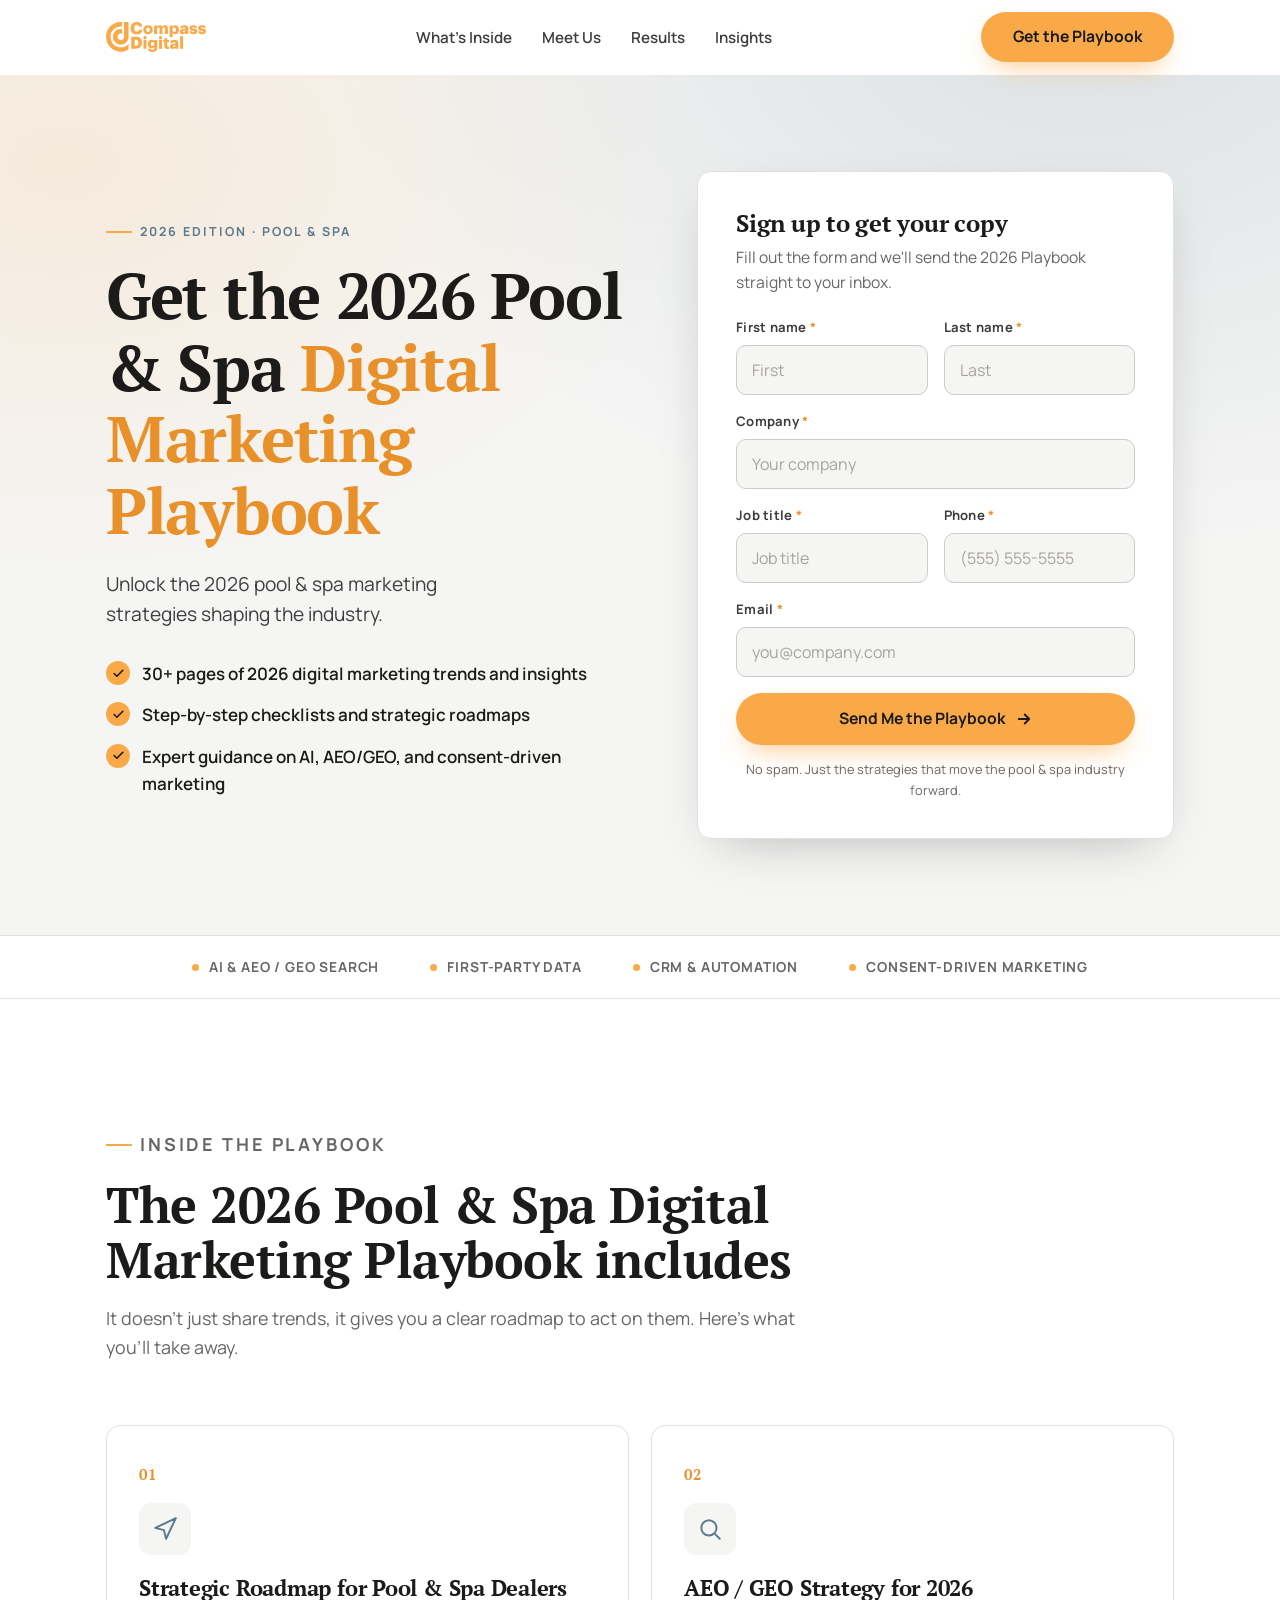
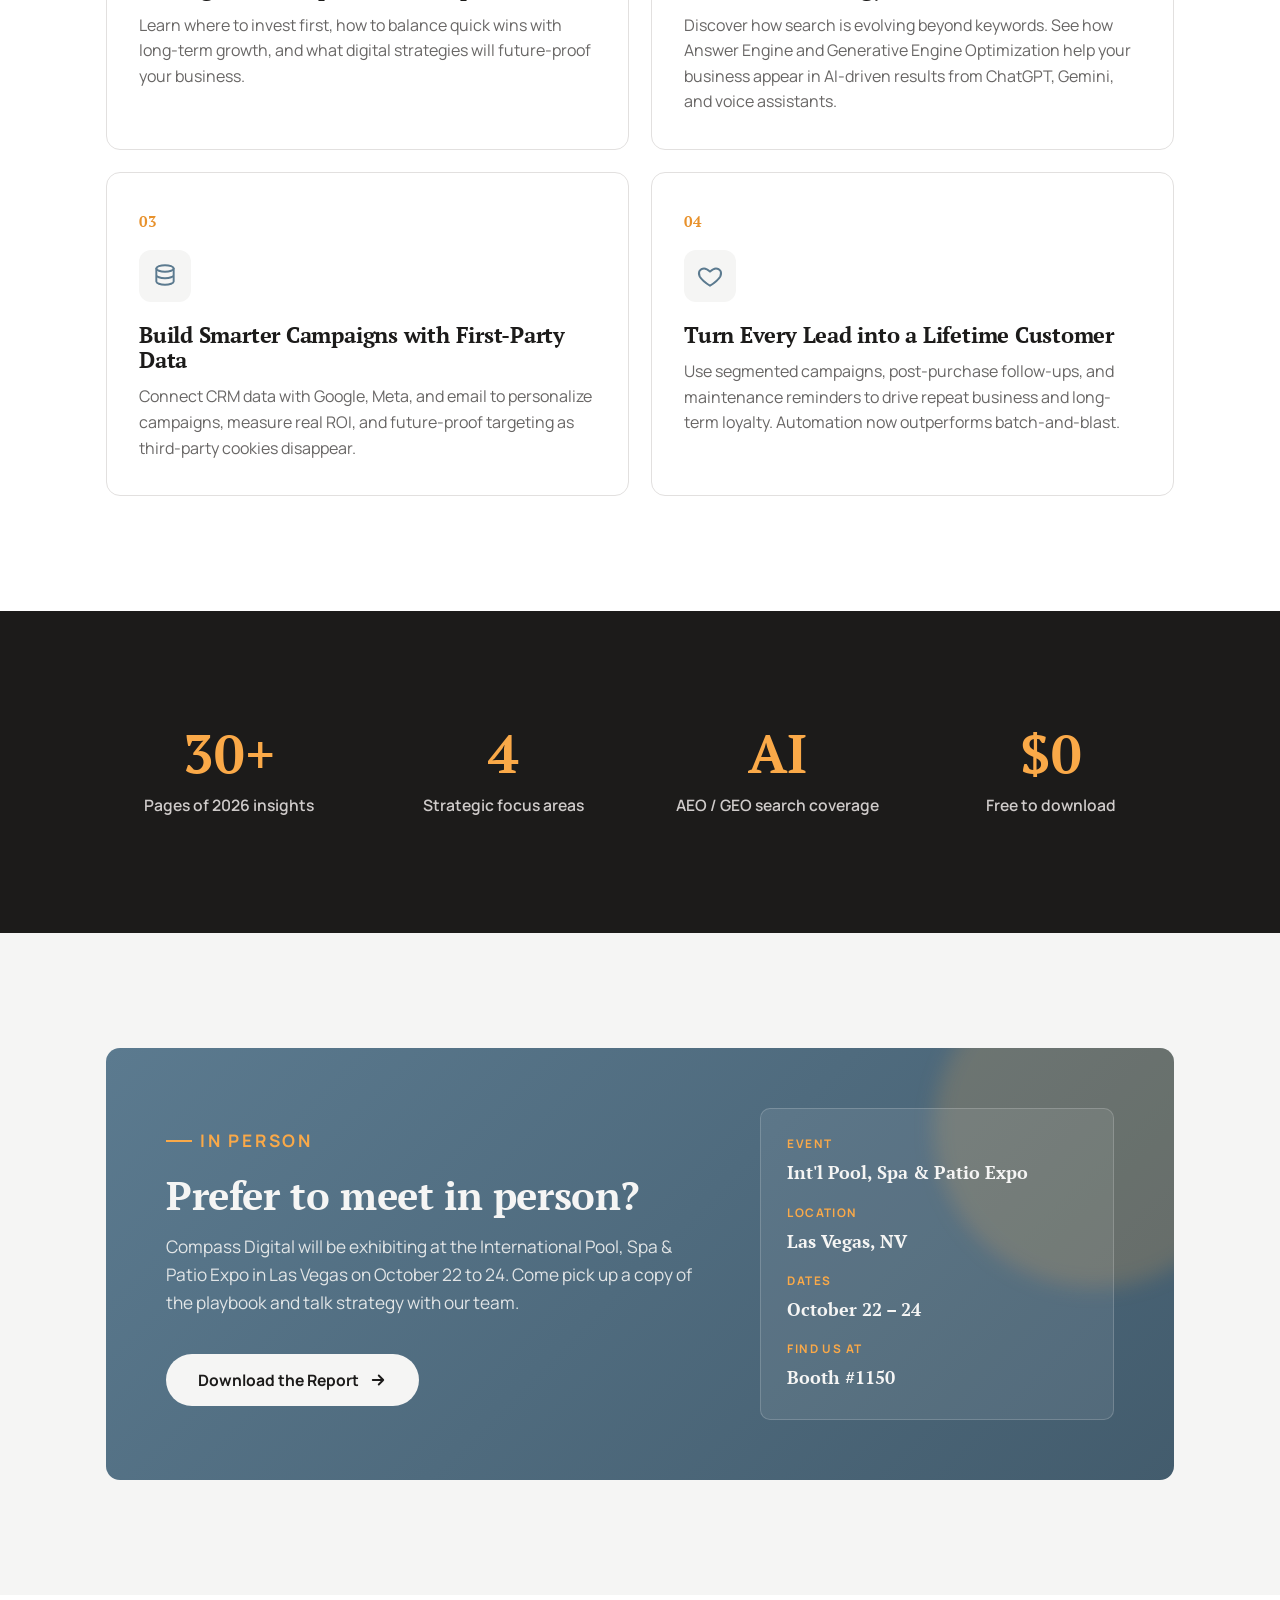
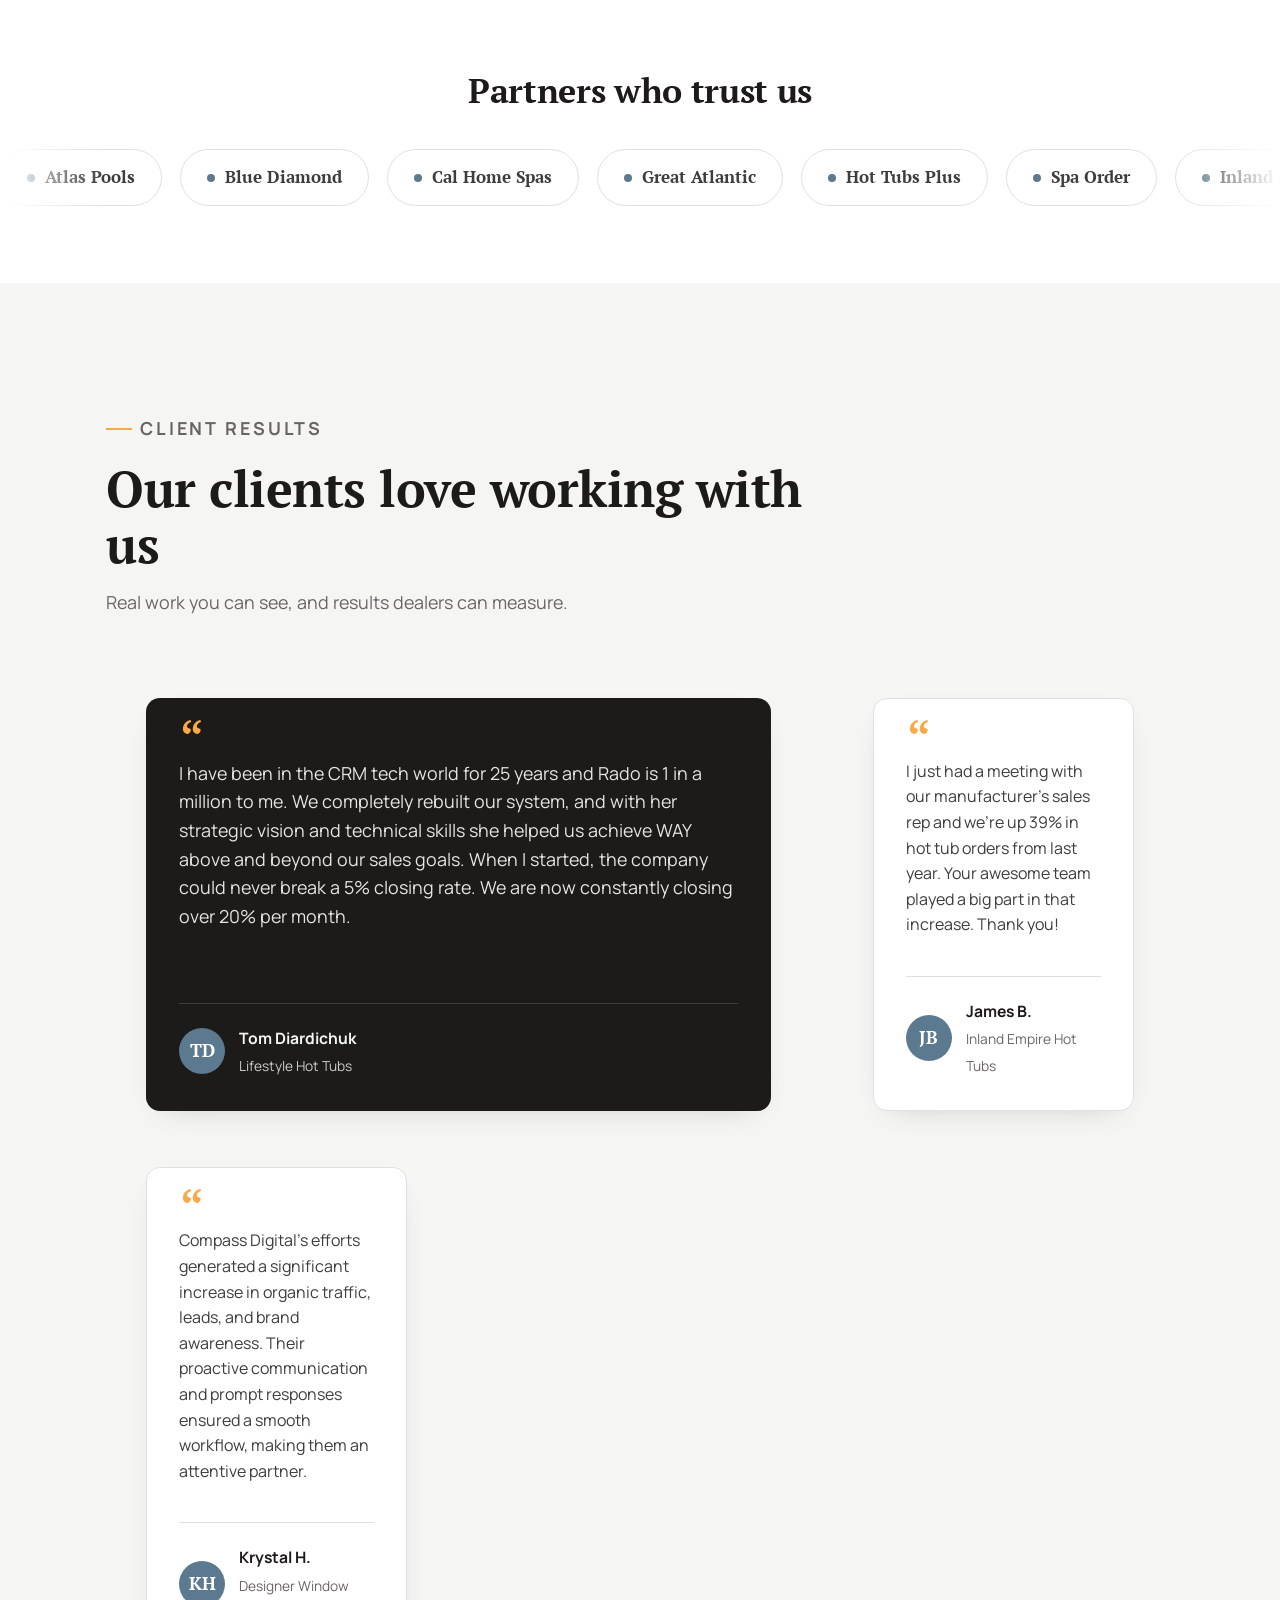
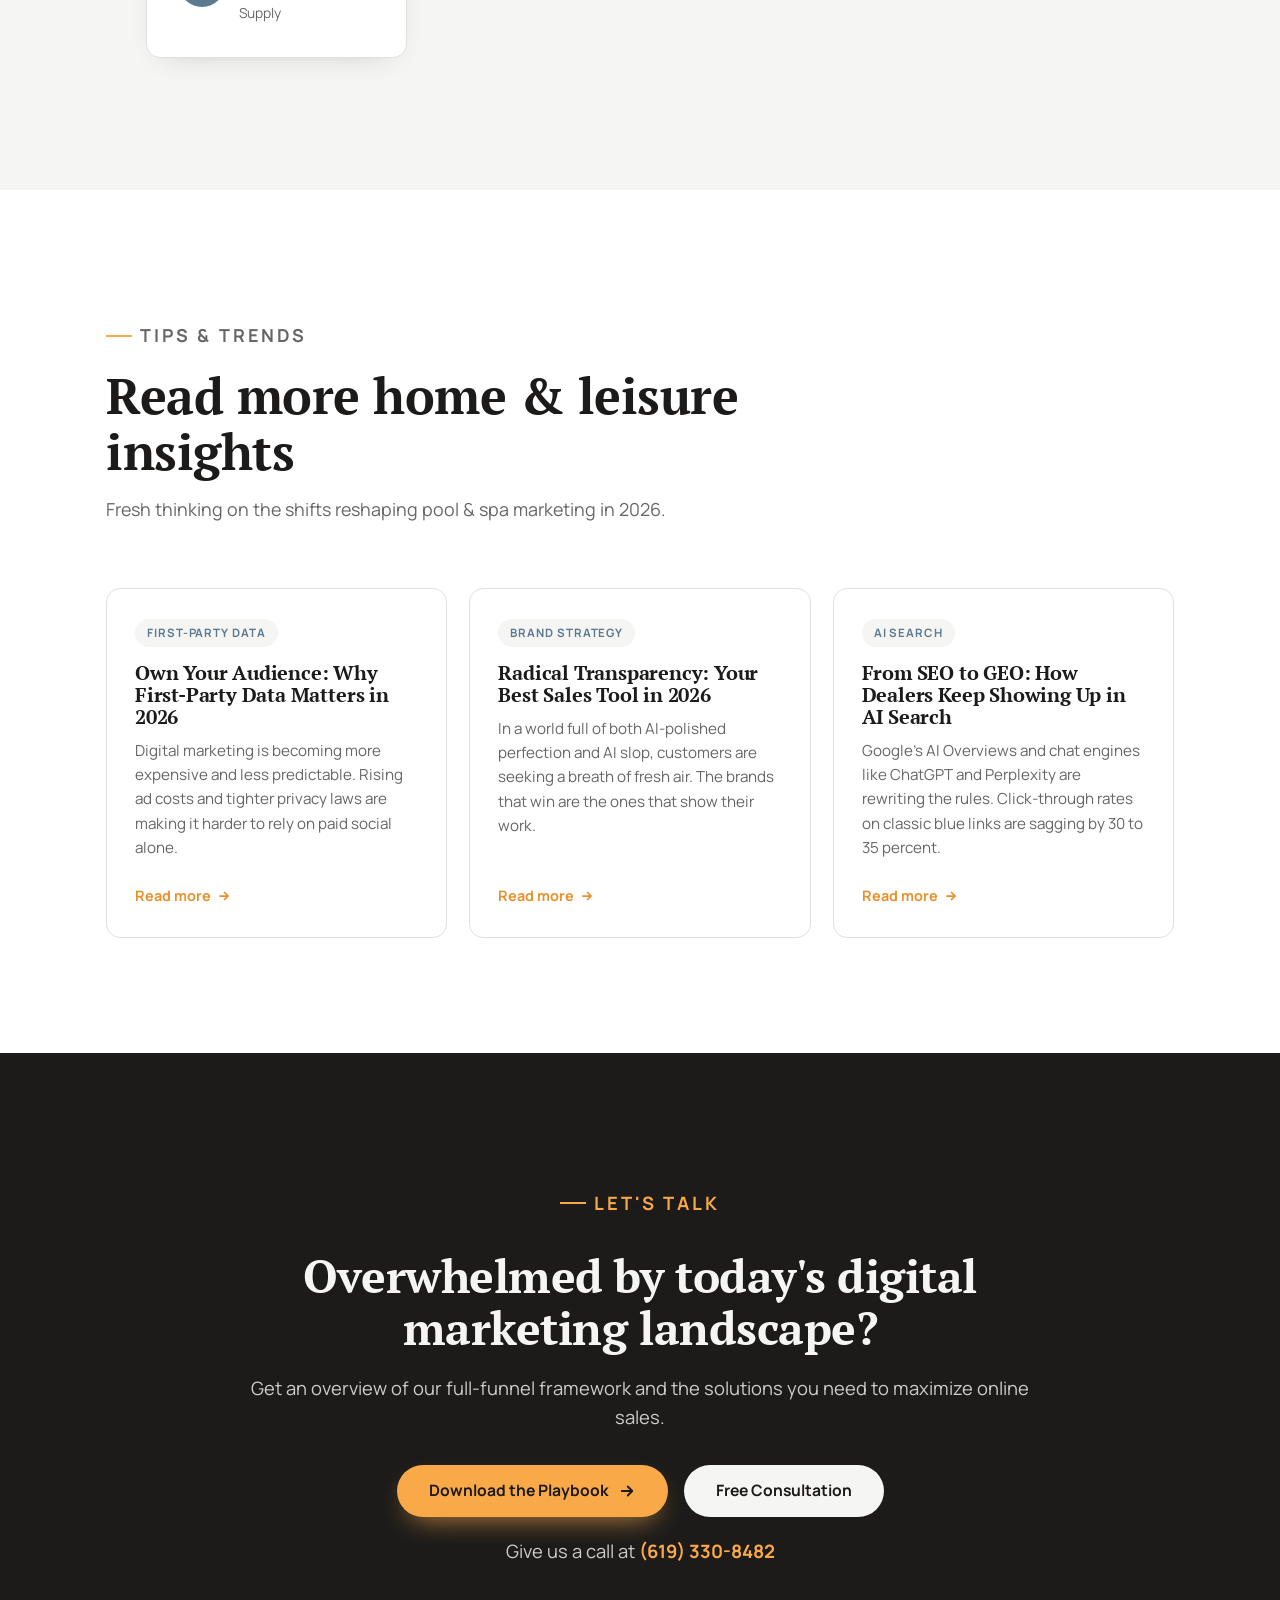
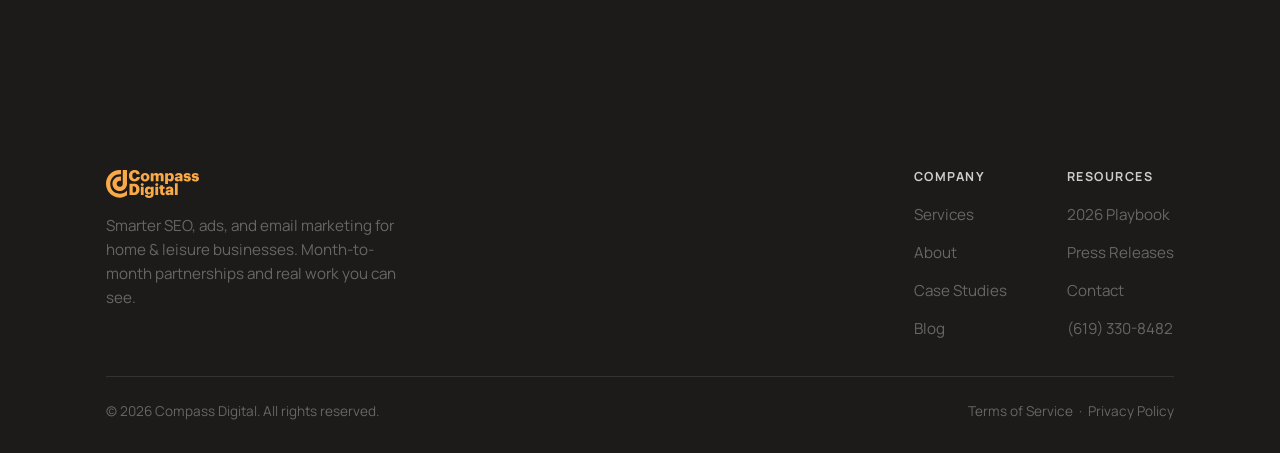
==== index.html @ ede7114a "Redesigned 2026 Pool & Spa Digital Marketing Playbook landing page Rebuilds the playbook landing pag" ====
<!DOCTYPE html>
<html lang="en">
<head>
  <meta charset="UTF-8" />
  <meta name="viewport" content="width=device-width, initial-scale=1.0" />
  <title>2026 Pool &amp; Spa Digital Marketing Playbook | Compass Digital</title>
  <meta name="description" content="Get the 2026 Pool & Spa Digital Marketing Playbook from Compass Digital. 30+ pages on AI search (AEO/GEO), first-party data, CRM automation, and the strategies shaping the industry." />
  <meta name="theme-color" content="#faa948" />

  <!-- Open Graph -->
  <meta property="og:type" content="website" />
  <meta property="og:title" content="2026 Pool & Spa Digital Marketing Playbook | Compass Digital" />
  <meta property="og:description" content="Unlock the 2026 pool & spa marketing strategies shaping the industry. 30+ pages of trends, checklists, and roadmaps." />
  <meta property="og:image" content="assets/img/favicon.png" />

  <link rel="icon" type="image/png" href="assets/img/favicon.png" />

  <!-- Fonts (matches getcompassdigital.com) -->
  <link rel="preconnect" href="https://fonts.googleapis.com" />
  <link rel="preconnect" href="https://fonts.gstatic.com" crossorigin />
  <link href="https://fonts.googleapis.com/css2?family=Manrope:wght@400;600;700&family=PT+Serif:wght@400;700&display=swap" rel="stylesheet" />

  <link rel="stylesheet" href="assets/css/styles.css" />
</head>
<body>
  <!-- ============ HEADER ============ -->
  <header class="site-header" id="siteHeader">
    <div class="container">
      <nav class="nav" id="nav">
        <a class="nav__logo" href="https://getcompassdigital.com/" aria-label="Compass Digital home">
          <img src="assets/img/logo_gold.svg" alt="Compass Digital" />
        </a>
        <ul class="nav__links">
          <li><a href="#inside">What's Inside</a></li>
          <li><a href="#expo">Meet Us</a></li>
          <li><a href="#results">Results</a></li>
          <li><a href="#insights">Insights</a></li>
        </ul>
        <div class="nav__cta">
          <a href="#get" class="btn btn--primary">Get the Playbook</a>
          <button class="nav__toggle" id="navToggle" aria-label="Toggle menu" aria-expanded="false">
            <span></span><span></span><span></span>
          </button>
        </div>
      </nav>
    </div>
  </header>

  <main>
    <!-- ============ HERO ============ -->
    <section class="hero" id="get">
      <div class="container">
        <div class="hero__grid">
          <div class="hero__copy reveal">
            <p class="eyebrow">2026 Edition &middot; Pool &amp; Spa</p>
            <h1>Get the 2026 Pool &amp; Spa <span class="accent">Digital Marketing Playbook</span></h1>
            <p class="hero__lead">Unlock the 2026 pool &amp; spa marketing strategies shaping the industry.</p>
            <ul class="hero__features">
              <li>
                <span class="tick" aria-hidden="true">
                  <svg viewBox="0 0 24 24" fill="none" stroke="currentColor" stroke-width="3" stroke-linecap="round" stroke-linejoin="round"><path d="M20 6 9 17l-5-5"/></svg>
                </span>
                <span>30+ pages of 2026 digital marketing trends and insights</span>
              </li>
              <li>
                <span class="tick" aria-hidden="true">
                  <svg viewBox="0 0 24 24" fill="none" stroke="currentColor" stroke-width="3" stroke-linecap="round" stroke-linejoin="round"><path d="M20 6 9 17l-5-5"/></svg>
                </span>
                <span>Step-by-step checklists and strategic roadmaps</span>
              </li>
              <li>
                <span class="tick" aria-hidden="true">
                  <svg viewBox="0 0 24 24" fill="none" stroke="currentColor" stroke-width="3" stroke-linecap="round" stroke-linejoin="round"><path d="M20 6 9 17l-5-5"/></svg>
                </span>
                <span>Expert guidance on AI, AEO/GEO, and consent-driven marketing</span>
              </li>
            </ul>
          </div>

          <!-- Form card -->
          <div class="form-card reveal">
            <div class="form-body">
              <div class="form-card__head">
                <h2>Sign up to get your copy</h2>
                <p>Fill out the form and we'll send the 2026 Playbook straight to your inbox.</p>
              </div>
              <form id="playbookForm" novalidate>
                <div class="field-row">
                  <div class="field">
                    <label for="firstName">First name <span class="req">*</span></label>
                    <input type="text" id="firstName" name="firstName" placeholder="First" required />
                  </div>
                  <div class="field">
                    <label for="lastName">Last name <span class="req">*</span></label>
                    <input type="text" id="lastName" name="lastName" placeholder="Last" required />
                  </div>
                </div>
                <div class="field">
                  <label for="company">Company <span class="req">*</span></label>
                  <input type="text" id="company" name="company" placeholder="Your company" required />
                </div>
                <div class="field-row">
                  <div class="field">
                    <label for="jobTitle">Job title <span class="req">*</span></label>
                    <input type="text" id="jobTitle" name="jobTitle" placeholder="Job title" required />
                  </div>
                  <div class="field">
                    <label for="phone">Phone <span class="req">*</span></label>
                    <input type="tel" id="phone" name="phone" placeholder="(555) 555-5555" required />
                  </div>
                </div>
                <div class="field">
                  <label for="email">Email <span class="req">*</span></label>
                  <input type="email" id="email" name="email" placeholder="you@company.com" required />
                </div>
                <button type="submit" class="btn btn--primary btn--block">
                  Send Me the Playbook
                  <svg width="18" height="18" viewBox="0 0 24 24" fill="none" stroke="currentColor" stroke-width="2.5" stroke-linecap="round" stroke-linejoin="round"><path d="M5 12h14M13 6l6 6-6 6"/></svg>
                </button>
                <p class="form-note">No spam. Just the strategies that move the pool &amp; spa industry forward.</p>
              </form>
            </div>

            <div class="form-success" role="status">
              <div class="badge" aria-hidden="true">
                <svg width="28" height="28" viewBox="0 0 24 24" fill="none" stroke="currentColor" stroke-width="3" stroke-linecap="round" stroke-linejoin="round"><path d="M20 6 9 17l-5-5"/></svg>
              </div>
              <h2>You're all set</h2>
              <p>Thanks. The 2026 Pool &amp; Spa Digital Marketing Playbook is on its way to your inbox.</p>
            </div>
          </div>
        </div>
      </div>
    </section>

    <!-- ============ TRUST BAR ============ -->
    <div class="trustbar">
      <div class="container">
        <div class="trustbar__inner">
          <span><i class="dot"></i> AI &amp; AEO / GEO Search</span>
          <span><i class="dot"></i> First-Party Data</span>
          <span><i class="dot"></i> CRM &amp; Automation</span>
          <span><i class="dot"></i> Consent-Driven Marketing</span>
        </div>
      </div>
    </div>

    <!-- ============ WHAT'S INSIDE ============ -->
    <section class="section" id="inside">
      <div class="container">
        <div class="section-head reveal">
          <p class="eyebrow">Inside the Playbook</p>
          <h2>The 2026 Pool &amp; Spa Digital Marketing Playbook includes</h2>
          <p>It doesn't just share trends, it gives you a clear roadmap to act on them. Here's what you'll take away.</p>
        </div>

        <div class="cards">
          <article class="card reveal">
            <span class="card__num">01</span>
            <div class="card__icon" aria-hidden="true">
              <svg viewBox="0 0 24 24" fill="none" stroke="currentColor" stroke-width="1.8" stroke-linecap="round" stroke-linejoin="round"><path d="M3 11l19-9-9 19-2-8-8-2z"/></svg>
            </div>
            <h3>Strategic Roadmap for Pool &amp; Spa Dealers</h3>
            <p>Learn where to invest first, how to balance quick wins with long-term growth, and what digital strategies will future-proof your business.</p>
          </article>

          <article class="card reveal">
            <span class="card__num">02</span>
            <div class="card__icon" aria-hidden="true">
              <svg viewBox="0 0 24 24" fill="none" stroke="currentColor" stroke-width="1.8" stroke-linecap="round" stroke-linejoin="round"><circle cx="11" cy="11" r="7"/><path d="M21 21l-4.3-4.3"/></svg>
            </div>
            <h3>AEO / GEO Strategy for 2026</h3>
            <p>Discover how search is evolving beyond keywords. See how Answer Engine and Generative Engine Optimization help your business appear in AI-driven results from ChatGPT, Gemini, and voice assistants.</p>
          </article>

          <article class="card reveal">
            <span class="card__num">03</span>
            <div class="card__icon" aria-hidden="true">
              <svg viewBox="0 0 24 24" fill="none" stroke="currentColor" stroke-width="1.8" stroke-linecap="round" stroke-linejoin="round"><ellipse cx="12" cy="5" rx="8" ry="3"/><path d="M4 5v6c0 1.7 3.6 3 8 3s8-1.3 8-3V5M4 11v6c0 1.7 3.6 3 8 3s8-1.3 8-3v-6"/></svg>
            </div>
            <h3>Build Smarter Campaigns with First-Party Data</h3>
            <p>Connect CRM data with Google, Meta, and email to personalize campaigns, measure real ROI, and future-proof targeting as third-party cookies disappear.</p>
          </article>

          <article class="card reveal">
            <span class="card__num">04</span>
            <div class="card__icon" aria-hidden="true">
              <svg viewBox="0 0 24 24" fill="none" stroke="currentColor" stroke-width="1.8" stroke-linecap="round" stroke-linejoin="round"><path d="M12 21s-7-4.3-9.5-8.5C.5 8.5 3 5 6.5 5 9 5 12 8 12 8s3-3 5.5-3C21 5 23.5 8.5 21.5 12.5 19 16.7 12 21 12 21z"/></svg>
            </div>
            <h3>Turn Every Lead into a Lifetime Customer</h3>
            <p>Use segmented campaigns, post-purchase follow-ups, and maintenance reminders to drive repeat business and long-term loyalty. Automation now outperforms batch-and-blast.</p>
          </article>
        </div>
      </div>
    </section>

    <!-- ============ STATS ============ -->
    <section class="section section--ink">
      <div class="container">
        <div class="stats">
          <div class="stat reveal">
            <div class="stat__num">30+</div>
            <div class="stat__label">Pages of 2026 insights</div>
          </div>
          <div class="stat reveal">
            <div class="stat__num">4</div>
            <div class="stat__label">Strategic focus areas</div>
          </div>
          <div class="stat reveal">
            <div class="stat__num">AI</div>
            <div class="stat__label">AEO / GEO search coverage</div>
          </div>
          <div class="stat reveal">
            <div class="stat__num">$0</div>
            <div class="stat__label">Free to download</div>
          </div>
        </div>
      </div>
    </section>

    <!-- ============ EXPO / MEET IN PERSON ============ -->
    <section class="section section--cream" id="expo">
      <div class="container">
        <div class="expo reveal">
          <div class="expo__body">
            <p class="eyebrow" style="color: var(--orange);">In Person</p>
            <h2>Prefer to meet in person?</h2>
            <p>Compass Digital will be exhibiting at the International Pool, Spa &amp; Patio Expo in Las Vegas on October 22 to 24. Come pick up a copy of the playbook and talk strategy with our team.</p>
            <a href="#get" class="btn btn--light" style="margin-top: 22px;">
              Download the Report
              <svg width="18" height="18" viewBox="0 0 24 24" fill="none" stroke="currentColor" stroke-width="2.5" stroke-linecap="round" stroke-linejoin="round"><path d="M5 12h14M13 6l6 6-6 6"/></svg>
            </a>
          </div>
          <div class="expo__meta">
            <dl>
              <div>
                <dt>Event</dt>
                <dd>Int'l Pool, Spa &amp; Patio Expo</dd>
              </div>
              <div>
                <dt>Location</dt>
                <dd>Las Vegas, NV</dd>
              </div>
              <div>
                <dt>Dates</dt>
                <dd>October 22 &ndash; 24</dd>
              </div>
              <div>
                <dt>Find us at</dt>
                <dd>Booth #1150</dd>
              </div>
            </dl>
          </div>
        </div>
      </div>
    </section>

    <!-- ============ PARTNERS ============ -->
    <section class="section" style="padding-block: clamp(48px, 6vw, 80px);">
      <div class="container">
        <div class="section-head reveal" style="text-align:center; margin-inline:auto; margin-bottom: 40px;">
          <h2 style="font-size: clamp(1.5rem, 3vw, 2.1rem);">Partners who trust us</h2>
        </div>
      </div>
      <div class="marquee reveal" aria-label="Partner companies">
        <div class="marquee__track">
          <!-- set 1 -->
          <span class="chip"><i class="dot"></i>Atlas Pools</span>
          <span class="chip"><i class="dot"></i>Blue Diamond</span>
          <span class="chip"><i class="dot"></i>Cal Home Spas</span>
          <span class="chip"><i class="dot"></i>Great Atlantic</span>
          <span class="chip"><i class="dot"></i>Hot Tubs Plus</span>
          <span class="chip"><i class="dot"></i>Spa Order</span>
          <span class="chip"><i class="dot"></i>Inland Empire Hot Tubs</span>
          <span class="chip"><i class="dot"></i>Viking Spas</span>
          <span class="chip"><i class="dot"></i>Lifestyle Hot Tubs</span>
          <span class="chip"><i class="dot"></i>Designer Window Supply</span>
          <!-- set 2 (duplicate for seamless loop) -->
          <span class="chip" aria-hidden="true"><i class="dot"></i>Atlas Pools</span>
          <span class="chip" aria-hidden="true"><i class="dot"></i>Blue Diamond</span>
          <span class="chip" aria-hidden="true"><i class="dot"></i>Cal Home Spas</span>
          <span class="chip" aria-hidden="true"><i class="dot"></i>Great Atlantic</span>
          <span class="chip" aria-hidden="true"><i class="dot"></i>Hot Tubs Plus</span>
          <span class="chip" aria-hidden="true"><i class="dot"></i>Spa Order</span>
          <span class="chip" aria-hidden="true"><i class="dot"></i>Inland Empire Hot Tubs</span>
          <span class="chip" aria-hidden="true"><i class="dot"></i>Viking Spas</span>
          <span class="chip" aria-hidden="true"><i class="dot"></i>Lifestyle Hot Tubs</span>
          <span class="chip" aria-hidden="true"><i class="dot"></i>Designer Window Supply</span>
        </div>
      </div>
    </section>

    <!-- ============ TESTIMONIALS ============ -->
    <section class="section section--cream" id="results">
      <div class="container">
        <div class="section-head reveal">
          <p class="eyebrow">Client Results</p>
          <h2>Our clients love working with us</h2>
          <p>Real work you can see, and results dealers can measure.</p>
        </div>

        <div class="quotes">
          <blockquote class="quote quote--feature reveal">
            <div class="quote__mark" aria-hidden="true">&ldquo;</div>
            <p>I have been in the CRM tech world for 25 years and Rado is 1 in a million to me. We completely rebuilt our system, and with her strategic vision and technical skills she helped us achieve WAY above and beyond our sales goals. When I started, the company could never break a 5% closing rate. We are now constantly closing over 20% per month.</p>
            <footer class="quote__who">
              <span class="quote__avatar" aria-hidden="true">TD</span>
              <span>
                <span class="quote__name">Tom Diardichuk</span><br />
                <span class="quote__co">Lifestyle Hot Tubs</span>
              </span>
            </footer>
          </blockquote>

          <blockquote class="quote reveal">
            <div class="quote__mark" aria-hidden="true">&ldquo;</div>
            <p>I just had a meeting with our manufacturer's sales rep and we're up 39% in hot tub orders from last year. Your awesome team played a big part in that increase. Thank you!</p>
            <footer class="quote__who">
              <span class="quote__avatar" aria-hidden="true">JB</span>
              <span>
                <span class="quote__name">James B.</span><br />
                <span class="quote__co">Inland Empire Hot Tubs</span>
              </span>
            </footer>
          </blockquote>

          <blockquote class="quote reveal">
            <div class="quote__mark" aria-hidden="true">&ldquo;</div>
            <p>Compass Digital's efforts generated a significant increase in organic traffic, leads, and brand awareness. Their proactive communication and prompt responses ensured a smooth workflow, making them an attentive partner.</p>
            <footer class="quote__who">
              <span class="quote__avatar" aria-hidden="true">KH</span>
              <span>
                <span class="quote__name">Krystal H.</span><br />
                <span class="quote__co">Designer Window Supply</span>
              </span>
            </footer>
          </blockquote>
        </div>
      </div>
    </section>

    <!-- ============ INSIGHTS / BLOG ============ -->
    <section class="section" id="insights">
      <div class="container">
        <div class="section-head reveal">
          <p class="eyebrow">Tips &amp; Trends</p>
          <h2>Read more home &amp; leisure insights</h2>
          <p>Fresh thinking on the shifts reshaping pool &amp; spa marketing in 2026.</p>
        </div>

        <div class="posts">
          <article class="post reveal">
            <span class="post__tag">First-Party Data</span>
            <h3>Own Your Audience: Why First-Party Data Matters in 2026</h3>
            <p>Digital marketing is becoming more expensive and less predictable. Rising ad costs and tighter privacy laws are making it harder to rely on paid social alone.</p>
            <a href="https://getcompassdigital.com/blog/" class="post__more">Read more <svg width="14" height="14" viewBox="0 0 24 24" fill="none" stroke="currentColor" stroke-width="3" stroke-linecap="round" stroke-linejoin="round"><path d="M5 12h14M13 6l6 6-6 6"/></svg></a>
          </article>

          <article class="post reveal">
            <span class="post__tag">Brand Strategy</span>
            <h3>Radical Transparency: Your Best Sales Tool in 2026</h3>
            <p>In a world full of both AI-polished perfection and AI slop, customers are seeking a breath of fresh air. The brands that win are the ones that show their work.</p>
            <a href="https://getcompassdigital.com/blog/" class="post__more">Read more <svg width="14" height="14" viewBox="0 0 24 24" fill="none" stroke="currentColor" stroke-width="3" stroke-linecap="round" stroke-linejoin="round"><path d="M5 12h14M13 6l6 6-6 6"/></svg></a>
          </article>

          <article class="post reveal">
            <span class="post__tag">AI Search</span>
            <h3>From SEO to GEO: How Dealers Keep Showing Up in AI Search</h3>
            <p>Google's AI Overviews and chat engines like ChatGPT and Perplexity are rewriting the rules. Click-through rates on classic blue links are sagging by 30 to 35 percent.</p>
            <a href="https://getcompassdigital.com/blog/" class="post__more">Read more <svg width="14" height="14" viewBox="0 0 24 24" fill="none" stroke="currentColor" stroke-width="3" stroke-linecap="round" stroke-linejoin="round"><path d="M5 12h14M13 6l6 6-6 6"/></svg></a>
          </article>
        </div>
      </div>
    </section>

    <!-- ============ FINAL CTA ============ -->
    <section class="section section--ink final">
      <div class="container">
        <div class="final__inner reveal">
          <p class="eyebrow" style="justify-content:center;">Let's Talk</p>
          <h2>Overwhelmed by today's digital marketing landscape?</h2>
          <p>Get an overview of our full-funnel framework and the solutions you need to maximize online sales.</p>
          <div class="final__actions">
            <a href="#get" class="btn btn--primary">
              Download the Playbook
              <svg width="18" height="18" viewBox="0 0 24 24" fill="none" stroke="currentColor" stroke-width="2.5" stroke-linecap="round" stroke-linejoin="round"><path d="M5 12h14M13 6l6 6-6 6"/></svg>
            </a>
            <a href="https://getcompassdigital.com/contact/" class="btn btn--light">Free Consultation</a>
          </div>
          <p class="final__phone">Give us a call at <a href="tel:6193308482">(619) 330-8482</a></p>
        </div>
      </div>
    </section>
  </main>

  <!-- ============ FOOTER ============ -->
  <footer class="footer">
    <div class="container">
      <div class="footer__top">
        <div class="footer__brand">
          <img src="assets/img/logo_gold.svg" alt="Compass Digital" />
          <p>Smarter SEO, ads, and email marketing for home &amp; leisure businesses. Month-to-month partnerships and real work you can see.</p>
        </div>
        <div class="footer__nav">
          <div class="footer__col">
            <h4>Company</h4>
            <ul>
              <li><a href="https://getcompassdigital.com/services/">Services</a></li>
              <li><a href="https://getcompassdigital.com/about/">About</a></li>
              <li><a href="https://getcompassdigital.com/case-studies/">Case Studies</a></li>
              <li><a href="https://getcompassdigital.com/blog/">Blog</a></li>
            </ul>
          </div>
          <div class="footer__col">
            <h4>Resources</h4>
            <ul>
              <li><a href="#get">2026 Playbook</a></li>
              <li><a href="https://getcompassdigital.com/press-releases/">Press Releases</a></li>
              <li><a href="https://getcompassdigital.com/contact/">Contact</a></li>
              <li><a href="tel:6193308482">(619) 330-8482</a></li>
            </ul>
          </div>
        </div>
      </div>
      <div class="footer__bottom">
        <span>&copy; 2026 Compass Digital. All rights reserved.</span>
        <span>
          <a href="https://getcompassdigital.com/terms-of-service/">Terms of Service</a>
          &nbsp;&middot;&nbsp;
          <a href="https://getcompassdigital.com/privacy-policy/">Privacy Policy</a>
        </span>
      </div>
    </div>
  </footer>

  <script src="assets/js/main.js"></script>
</body>
</html>
---- assets/css/styles.css ----
/* ============================================================
   Compass Digital — 2026 Pool & Spa Digital Marketing Playbook
   Design system mirrors getcompassdigital.com homepage:
   PT Serif headings, Manrope body, brand palette.
   ============================================================ */

:root {
  /* Brand palette */
  --orange: #faa948;
  --orange-dark: #e8912b;
  --slate: #5b7a8f;
  --slate-dark: #435c6d;
  --ink: #1c1b1a;
  --ink-soft: #3e3d3d;
  --muted: #686665;
  --cream: #f5f5f4;
  --gray: #cfcbca;
  --line: #e2e0df;
  --white: #ffffff;

  /* Type */
  --serif: "PT Serif", Georgia, serif;
  --sans: "Manrope", -apple-system, BlinkMacSystemFont, "Segoe UI", sans-serif;

  /* Layout */
  --maxw: 1180px;
  --gutter: clamp(20px, 5vw, 56px);
  --radius: 14px;
  --radius-sm: 10px;
  --shadow: 0 18px 50px -24px rgba(28, 27, 26, 0.35);
  --shadow-soft: 0 10px 30px -20px rgba(28, 27, 26, 0.30);
  --ease: cubic-bezier(0.22, 1, 0.36, 1);
}

*,
*::before,
*::after {
  box-sizing: border-box;
}

html {
  scroll-behavior: smooth;
  -webkit-text-size-adjust: 100%;
}

body {
  margin: 0;
  font-family: var(--sans);
  color: var(--ink);
  background: var(--white);
  line-height: 1.6;
  font-size: 17px;
  -webkit-font-smoothing: antialiased;
  text-rendering: optimizeLegibility;
}

img {
  max-width: 100%;
  display: block;
}

a {
  color: inherit;
  text-decoration: none;
}

h1,
h2,
h3,
h4 {
  font-family: var(--serif);
  font-weight: 700;
  line-height: 1.12;
  margin: 0;
  letter-spacing: -0.01em;
}

p {
  margin: 0 0 1rem;
}

/* ---------- Layout helpers ---------- */
.container {
  width: 100%;
  max-width: var(--maxw);
  margin-inline: auto;
  padding-inline: var(--gutter);
}

.section {
  padding-block: clamp(64px, 9vw, 120px);
}

.section--cream {
  background: var(--cream);
}

.section--ink {
  background: var(--ink);
  color: var(--cream);
}

.eyebrow {
  display: inline-flex;
  align-items: center;
  gap: 8px;
  font-family: var(--sans);
  font-weight: 700;
  font-size: 0.78rem;
  letter-spacing: 0.16em;
  text-transform: uppercase;
  color: var(--slate);
  margin: 0 0 18px;
}

.eyebrow::before {
  content: "";
  width: 26px;
  height: 2px;
  background: var(--orange);
}

.section--ink .eyebrow {
  color: var(--orange);
}

.section-head {
  max-width: 720px;
  margin-bottom: clamp(40px, 5vw, 64px);
}

.section-head h2 {
  font-size: clamp(2rem, 4.2vw, 3.1rem);
}

.section-head p {
  color: var(--muted);
  font-size: 1.12rem;
  margin-top: 16px;
}

.section--ink .section-head p {
  color: var(--gray);
}

/* ---------- Buttons ---------- */
.btn {
  display: inline-flex;
  align-items: center;
  gap: 10px;
  font-family: var(--sans);
  font-weight: 700;
  font-size: 0.98rem;
  padding: 15px 30px;
  border-radius: 999px;
  border: 2px solid transparent;
  cursor: pointer;
  transition: transform 0.25s var(--ease), background 0.25s var(--ease),
    color 0.25s var(--ease), box-shadow 0.25s var(--ease);
  line-height: 1;
}

.btn svg {
  transition: transform 0.25s var(--ease);
}

.btn:hover svg {
  transform: translateX(4px);
}

.btn--primary {
  background: var(--orange);
  color: var(--ink);
  box-shadow: 0 12px 28px -12px rgba(250, 169, 72, 0.8);
}

.btn--primary:hover {
  background: var(--orange-dark);
  transform: translateY(-2px);
}

.btn--ghost {
  background: transparent;
  color: var(--ink);
  border-color: var(--gray);
}

.btn--ghost:hover {
  border-color: var(--ink);
  transform: translateY(-2px);
}

.btn--light {
  background: var(--cream);
  color: var(--ink);
}

.btn--light:hover {
  background: var(--white);
  transform: translateY(-2px);
}

.btn--block {
  width: 100%;
  justify-content: center;
}

/* ---------- Header ---------- */
.site-header {
  position: sticky;
  top: 0;
  z-index: 50;
  background: rgba(255, 255, 255, 0.86);
  backdrop-filter: saturate(180%) blur(12px);
  border-bottom: 1px solid transparent;
  transition: border-color 0.3s var(--ease), box-shadow 0.3s var(--ease);
}

.site-header.is-stuck {
  border-color: var(--line);
  box-shadow: 0 6px 24px -20px rgba(28, 27, 26, 0.5);
}

.nav {
  display: flex;
  align-items: center;
  justify-content: space-between;
  gap: 24px;
  height: 74px;
}

.nav__logo img {
  height: 30px;
  width: auto;
}

.nav__links {
  display: flex;
  align-items: center;
  gap: 30px;
  list-style: none;
  margin: 0;
  padding: 0;
}

.nav__links a {
  font-weight: 600;
  font-size: 0.95rem;
  color: var(--ink-soft);
  transition: color 0.2s var(--ease);
}

.nav__links a:hover {
  color: var(--orange-dark);
}

.nav__cta {
  display: flex;
  align-items: center;
  gap: 14px;
}

.nav__toggle {
  display: none;
  background: none;
  border: 0;
  cursor: pointer;
  padding: 8px;
}

.nav__toggle span {
  display: block;
  width: 24px;
  height: 2px;
  background: var(--ink);
  margin: 5px 0;
  transition: transform 0.3s var(--ease), opacity 0.3s var(--ease);
}

/* ---------- Hero ---------- */
.hero {
  position: relative;
  overflow: hidden;
  background: radial-gradient(
      110% 120% at 85% -10%,
      rgba(91, 122, 143, 0.16),
      transparent 55%
    ),
    radial-gradient(
      90% 90% at 5% 10%,
      rgba(250, 169, 72, 0.14),
      transparent 55%
    ),
    var(--cream);
}

.hero__grid {
  display: grid;
  grid-template-columns: 1.05fr 0.95fr;
  gap: clamp(40px, 5vw, 72px);
  align-items: center;
  padding-block: clamp(56px, 8vw, 96px);
}

.hero h1 {
  font-size: clamp(2.5rem, 5.4vw, 4rem);
  letter-spacing: -0.02em;
}

.hero h1 .accent {
  color: var(--orange-dark);
}

.hero__lead {
  font-size: 1.2rem;
  color: var(--ink-soft);
  max-width: 34ch;
  margin-top: 22px;
}

.hero__features {
  list-style: none;
  margin: 30px 0 0;
  padding: 0;
  display: grid;
  gap: 14px;
}

.hero__features li {
  display: flex;
  align-items: flex-start;
  gap: 12px;
  font-weight: 600;
  color: var(--ink);
}

.hero__features .tick {
  flex: none;
  width: 24px;
  height: 24px;
  border-radius: 50%;
  background: var(--orange);
  color: var(--ink);
  display: grid;
  place-items: center;
  margin-top: 1px;
}

.hero__features .tick svg {
  width: 13px;
  height: 13px;
}

/* ---------- Form card ---------- */
.form-card {
  background: var(--white);
  border: 1px solid var(--line);
  border-radius: var(--radius);
  padding: clamp(26px, 3vw, 38px);
  box-shadow: var(--shadow);
}

.form-card__head {
  margin-bottom: 22px;
}

.form-card__head h2 {
  font-size: 1.5rem;
}

.form-card__head p {
  color: var(--muted);
  font-size: 0.98rem;
  margin: 8px 0 0;
}

.field {
  margin-bottom: 16px;
}

.field label {
  display: block;
  font-size: 0.82rem;
  font-weight: 700;
  letter-spacing: 0.02em;
  margin-bottom: 7px;
  color: var(--ink-soft);
}

.field label .req {
  color: var(--orange-dark);
}

.field input {
  width: 100%;
  font-family: var(--sans);
  font-size: 1rem;
  padding: 13px 15px;
  border: 1px solid var(--gray);
  border-radius: var(--radius-sm);
  background: var(--cream);
  color: var(--ink);
  transition: border-color 0.2s var(--ease), box-shadow 0.2s var(--ease),
    background 0.2s var(--ease);
}

.field input::placeholder {
  color: #a7a3a1;
}

.field input:focus {
  outline: none;
  border-color: var(--orange);
  background: var(--white);
  box-shadow: 0 0 0 4px rgba(250, 169, 72, 0.18);
}

.field-row {
  display: grid;
  grid-template-columns: 1fr 1fr;
  gap: 16px;
}

.form-note {
  font-size: 0.8rem;
  color: var(--muted);
  margin: 14px 0 0;
  text-align: center;
}

.form-success {
  display: none;
  text-align: center;
  padding: 20px 0;
}

.form-success .badge {
  width: 62px;
  height: 62px;
  border-radius: 50%;
  background: var(--orange);
  color: var(--ink);
  display: grid;
  place-items: center;
  margin: 0 auto 18px;
}

.is-submitted .form-body {
  display: none;
}

.is-submitted .form-success {
  display: block;
}

/* ---------- Trust bar ---------- */
.trustbar {
  border-top: 1px solid var(--line);
  border-bottom: 1px solid var(--line);
  background: var(--white);
  padding-block: 20px;
}

.trustbar__inner {
  display: flex;
  align-items: center;
  justify-content: center;
  gap: clamp(20px, 4vw, 54px);
  flex-wrap: wrap;
  font-weight: 700;
  font-size: 0.86rem;
  letter-spacing: 0.06em;
  text-transform: uppercase;
  color: var(--muted);
}

.trustbar__inner span {
  display: inline-flex;
  align-items: center;
  gap: 10px;
}

.trustbar__inner .dot {
  width: 7px;
  height: 7px;
  border-radius: 50%;
  background: var(--orange);
}

/* ---------- Inside cards ---------- */
.cards {
  display: grid;
  grid-template-columns: repeat(2, 1fr);
  gap: 22px;
}

.card {
  position: relative;
  background: var(--white);
  border: 1px solid var(--line);
  border-radius: var(--radius);
  padding: 34px 32px;
  transition: transform 0.3s var(--ease), box-shadow 0.3s var(--ease),
    border-color 0.3s var(--ease);
  overflow: hidden;
}

.card::before {
  content: "";
  position: absolute;
  inset: 0 0 auto 0;
  height: 4px;
  background: linear-gradient(90deg, var(--orange), var(--slate));
  transform: scaleX(0);
  transform-origin: left;
  transition: transform 0.4s var(--ease);
}

.card:hover {
  transform: translateY(-4px);
  box-shadow: var(--shadow);
  border-color: transparent;
}

.card:hover::before {
  transform: scaleX(1);
}

.card__num {
  font-family: var(--serif);
  font-size: 0.95rem;
  font-weight: 700;
  color: var(--orange-dark);
  letter-spacing: 0.05em;
}

.card__icon {
  width: 52px;
  height: 52px;
  border-radius: 12px;
  background: var(--cream);
  color: var(--slate);
  display: grid;
  place-items: center;
  margin: 16px 0 20px;
}

.card__icon svg {
  width: 26px;
  height: 26px;
}

.card h3 {
  font-size: 1.4rem;
  margin-bottom: 12px;
}

.card p {
  color: var(--muted);
  font-size: 1rem;
  margin: 0;
}

/* ---------- Stats ---------- */
.stats {
  display: grid;
  grid-template-columns: repeat(4, 1fr);
  gap: 28px;
  text-align: center;
}

.stat__num {
  font-family: var(--serif);
  font-weight: 700;
  font-size: clamp(2.4rem, 5vw, 3.4rem);
  line-height: 1;
  color: var(--orange);
}

.stat__label {
  margin-top: 12px;
  color: var(--gray);
  font-weight: 600;
  font-size: 0.98rem;
}

/* ---------- Expo / meet section ---------- */
.expo {
  display: grid;
  grid-template-columns: 1.2fr 0.8fr;
  align-items: center;
  gap: clamp(30px, 5vw, 64px);
  background: linear-gradient(135deg, var(--slate), var(--slate-dark));
  color: var(--cream);
  border-radius: var(--radius);
  padding: clamp(34px, 5vw, 60px);
  overflow: hidden;
  position: relative;
}

.expo::after {
  content: "";
  position: absolute;
  right: -80px;
  top: -80px;
  width: 320px;
  height: 320px;
  border-radius: 50%;
  background: rgba(250, 169, 72, 0.18);
  filter: blur(10px);
}

.expo__body {
  position: relative;
  z-index: 1;
}

.expo h2 {
  font-size: clamp(1.7rem, 3.4vw, 2.5rem);
  margin-bottom: 16px;
}

.expo p {
  color: rgba(245, 245, 244, 0.88);
  font-size: 1.08rem;
  max-width: 52ch;
}

.expo__meta {
  position: relative;
  z-index: 1;
  background: rgba(255, 255, 255, 0.08);
  border: 1px solid rgba(255, 255, 255, 0.18);
  border-radius: var(--radius-sm);
  padding: 26px;
}

.expo__meta dl {
  margin: 0;
  display: grid;
  gap: 16px;
}

.expo__meta dt {
  font-size: 0.74rem;
  text-transform: uppercase;
  letter-spacing: 0.12em;
  color: var(--orange);
  font-weight: 700;
}

.expo__meta dd {
  margin: 4px 0 0;
  font-family: var(--serif);
  font-size: 1.15rem;
  font-weight: 700;
}

/* ---------- Partners marquee ---------- */
.marquee {
  overflow: hidden;
  -webkit-mask-image: linear-gradient(
    90deg,
    transparent,
    #000 8%,
    #000 92%,
    transparent
  );
  mask-image: linear-gradient(
    90deg,
    transparent,
    #000 8%,
    #000 92%,
    transparent
  );
}

.marquee__track {
  display: flex;
  gap: 18px;
  width: max-content;
  animation: scroll 42s linear infinite;
}

.marquee:hover .marquee__track {
  animation-play-state: paused;
}

.chip {
  flex: none;
  display: inline-flex;
  align-items: center;
  gap: 10px;
  padding: 14px 26px;
  background: var(--white);
  border: 1px solid var(--line);
  border-radius: 999px;
  font-family: var(--serif);
  font-weight: 700;
  font-size: 1.05rem;
  color: var(--ink-soft);
  white-space: nowrap;
}

.chip .dot {
  width: 8px;
  height: 8px;
  border-radius: 50%;
  background: var(--slate);
}

@keyframes scroll {
  to {
    transform: translateX(calc(-50% - 9px));
  }
}

/* ---------- Testimonials ---------- */
.quotes {
  display: grid;
  grid-template-columns: repeat(3, 1fr);
  gap: 22px;
}

.quote {
  background: var(--white);
  border: 1px solid var(--line);
  border-radius: var(--radius);
  padding: 32px;
  display: flex;
  flex-direction: column;
  box-shadow: var(--shadow-soft);
}

.quote__mark {
  font-family: var(--serif);
  font-size: 3.4rem;
  line-height: 0.5;
  color: var(--orange);
  height: 28px;
}

.quote p {
  color: var(--ink-soft);
  font-size: 1rem;
  flex: 1;
}

.quote--feature {
  grid-column: span 2;
  background: var(--ink);
  color: var(--cream);
  border-color: transparent;
}

.quote--feature p {
  color: rgba(245, 245, 244, 0.92);
  font-size: 1.12rem;
}

.quote__who {
  display: flex;
  align-items: center;
  gap: 14px;
  margin-top: 22px;
  padding-top: 20px;
  border-top: 1px solid var(--line);
}

.quote--feature .quote__who {
  border-top-color: rgba(255, 255, 255, 0.14);
}

.quote__avatar {
  flex: none;
  width: 46px;
  height: 46px;
  border-radius: 50%;
  background: var(--slate);
  color: var(--white);
  display: grid;
  place-items: center;
  font-family: var(--serif);
  font-weight: 700;
  font-size: 1.1rem;
}

.quote__name {
  font-weight: 700;
  font-size: 0.98rem;
}

.quote__co {
  font-size: 0.86rem;
  color: var(--muted);
}

.quote--feature .quote__co {
  color: var(--gray);
}

/* ---------- Blog ---------- */
.posts {
  display: grid;
  grid-template-columns: repeat(3, 1fr);
  gap: 22px;
}

.post {
  background: var(--white);
  border: 1px solid var(--line);
  border-radius: var(--radius);
  padding: 30px 28px;
  transition: transform 0.3s var(--ease), box-shadow 0.3s var(--ease);
  display: flex;
  flex-direction: column;
}

.post:hover {
  transform: translateY(-4px);
  box-shadow: var(--shadow);
}

.post__tag {
  align-self: flex-start;
  font-size: 0.72rem;
  font-weight: 700;
  letter-spacing: 0.08em;
  text-transform: uppercase;
  color: var(--slate);
  background: var(--cream);
  padding: 5px 12px;
  border-radius: 999px;
  margin-bottom: 16px;
}

.post h3 {
  font-size: 1.22rem;
  margin-bottom: 10px;
}

.post p {
  color: var(--muted);
  font-size: 0.95rem;
  flex: 1;
}

.post__more {
  font-weight: 700;
  color: var(--orange-dark);
  font-size: 0.9rem;
  display: inline-flex;
  align-items: center;
  gap: 6px;
  margin-top: 8px;
}

.post__more svg {
  transition: transform 0.25s var(--ease);
}

.post:hover .post__more svg {
  transform: translateX(4px);
}

/* ---------- Final CTA ---------- */
.final {
  text-align: center;
}

.final__inner {
  max-width: 800px;
  margin-inline: auto;
}

.final h2 {
  font-size: clamp(1.8rem, 4vw, 2.9rem);
}

.final p {
  color: var(--gray);
  font-size: 1.15rem;
  margin: 20px 0 32px;
}

.final__actions {
  display: flex;
  gap: 16px;
  justify-content: center;
  flex-wrap: wrap;
}

.final__phone {
  margin-top: 26px;
  color: var(--gray);
  font-size: 0.98rem;
}

.final__phone a {
  color: var(--orange);
  font-weight: 700;
}

/* ---------- Footer ---------- */
.footer {
  background: var(--ink);
  color: var(--gray);
  padding-block: 56px 30px;
}

.footer__top {
  display: flex;
  justify-content: space-between;
  align-items: flex-start;
  gap: 40px;
  flex-wrap: wrap;
  padding-bottom: 34px;
  border-bottom: 1px solid rgba(255, 255, 255, 0.1);
}

.footer__brand img {
  height: 28px;
  margin-bottom: 16px;
}

.footer__brand p {
  max-width: 34ch;
  font-size: 0.95rem;
  color: var(--muted);
}

.footer__nav {
  display: flex;
  gap: 60px;
  flex-wrap: wrap;
}

.footer__col h4 {
  font-family: var(--sans);
  font-size: 0.78rem;
  letter-spacing: 0.12em;
  text-transform: uppercase;
  color: var(--gray);
  margin-bottom: 16px;
}

.footer__col ul {
  list-style: none;
  margin: 0;
  padding: 0;
  display: grid;
  gap: 11px;
}

.footer__col a {
  color: var(--muted);
  font-size: 0.95rem;
  transition: color 0.2s var(--ease);
}

.footer__col a:hover {
  color: var(--orange);
}

.footer__bottom {
  display: flex;
  justify-content: space-between;
  align-items: center;
  gap: 16px;
  flex-wrap: wrap;
  padding-top: 24px;
  font-size: 0.85rem;
  color: var(--muted);
}

.footer__bottom a {
  color: var(--muted);
}

.footer__bottom a:hover {
  color: var(--gray);
}

/* ---------- Reveal on scroll ---------- */
.reveal {
  opacity: 0;
  transform: translateY(26px);
  transition: opacity 0.7s var(--ease), transform 0.7s var(--ease);
}

.reveal.is-visible {
  opacity: 1;
  transform: none;
}

@media (prefers-reduced-motion: reduce) {
  .reveal {
    opacity: 1;
    transform: none;
    transition: none;
  }
  .marquee__track {
    animation: none;
  }
  html {
    scroll-behavior: auto;
  }
}

/* ---------- Responsive ---------- */
@media (max-width: 960px) {
  .hero__grid {
    grid-template-columns: 1fr;
  }
  .form-card {
    order: -1;
  }
  .stats {
    grid-template-columns: repeat(2, 1fr);
    gap: 34px 24px;
  }
  .expo {
    grid-template-columns: 1fr;
  }
  .quotes,
  .posts {
    grid-template-columns: repeat(2, 1fr);
  }
  .quote--feature {
    grid-column: span 2;
  }
}

@media (max-width: 720px) {
  .nav__links,
  .nav__cta .btn {
    display: none;
  }
  .nav__toggle {
    display: block;
  }
  .nav.is-open .nav__links {
    display: flex;
    position: absolute;
    top: 74px;
    left: 0;
    right: 0;
    flex-direction: column;
    align-items: flex-start;
    gap: 4px;
    background: var(--white);
    border-bottom: 1px solid var(--line);
    padding: 18px var(--gutter) 26px;
    box-shadow: var(--shadow);
  }
  .nav.is-open .nav__links a {
    padding: 10px 0;
    width: 100%;
  }
  .cards,
  .quotes,
  .posts {
    grid-template-columns: 1fr;
  }
  .quote--feature {
    grid-column: span 1;
  }
  .field-row {
    grid-template-columns: 1fr;
  }
  .footer__top {
    flex-direction: column;
  }
}

@media (max-width: 460px) {
  .stats {
    grid-template-columns: 1fr;
  }
}
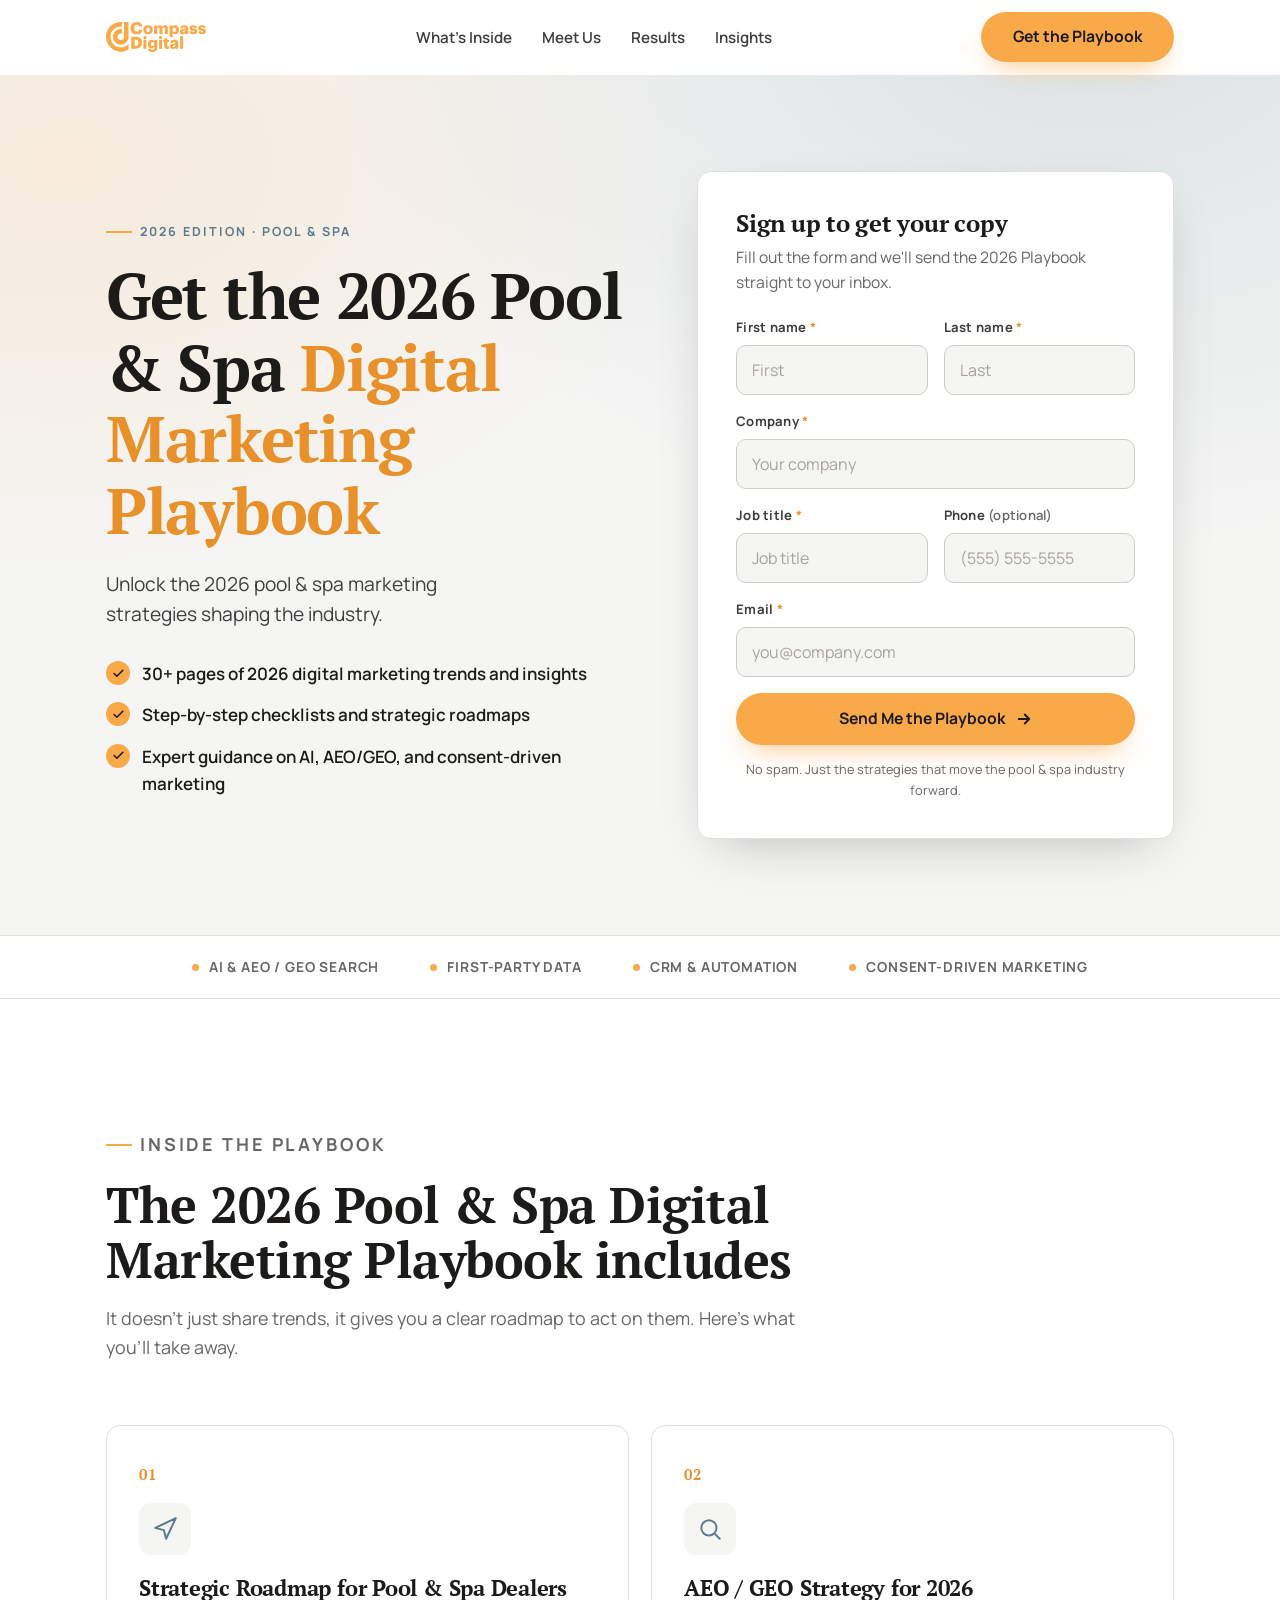
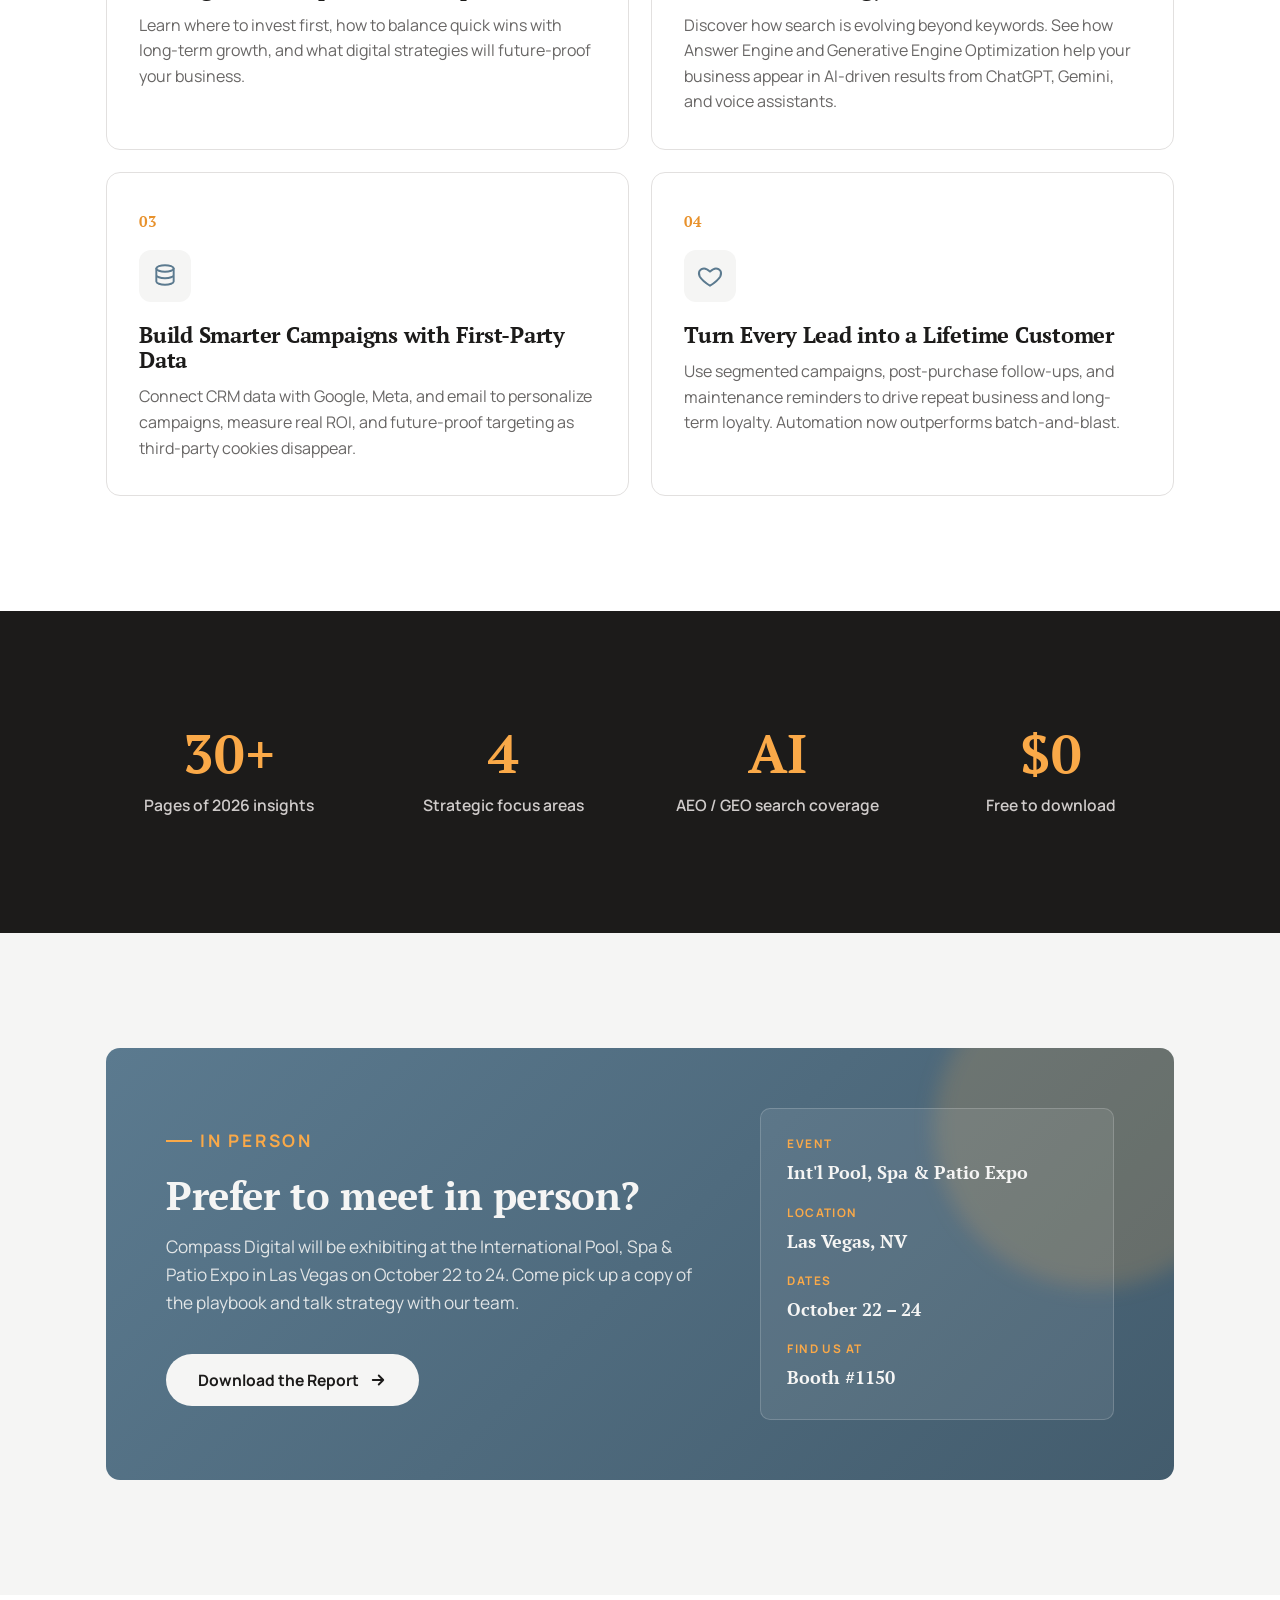
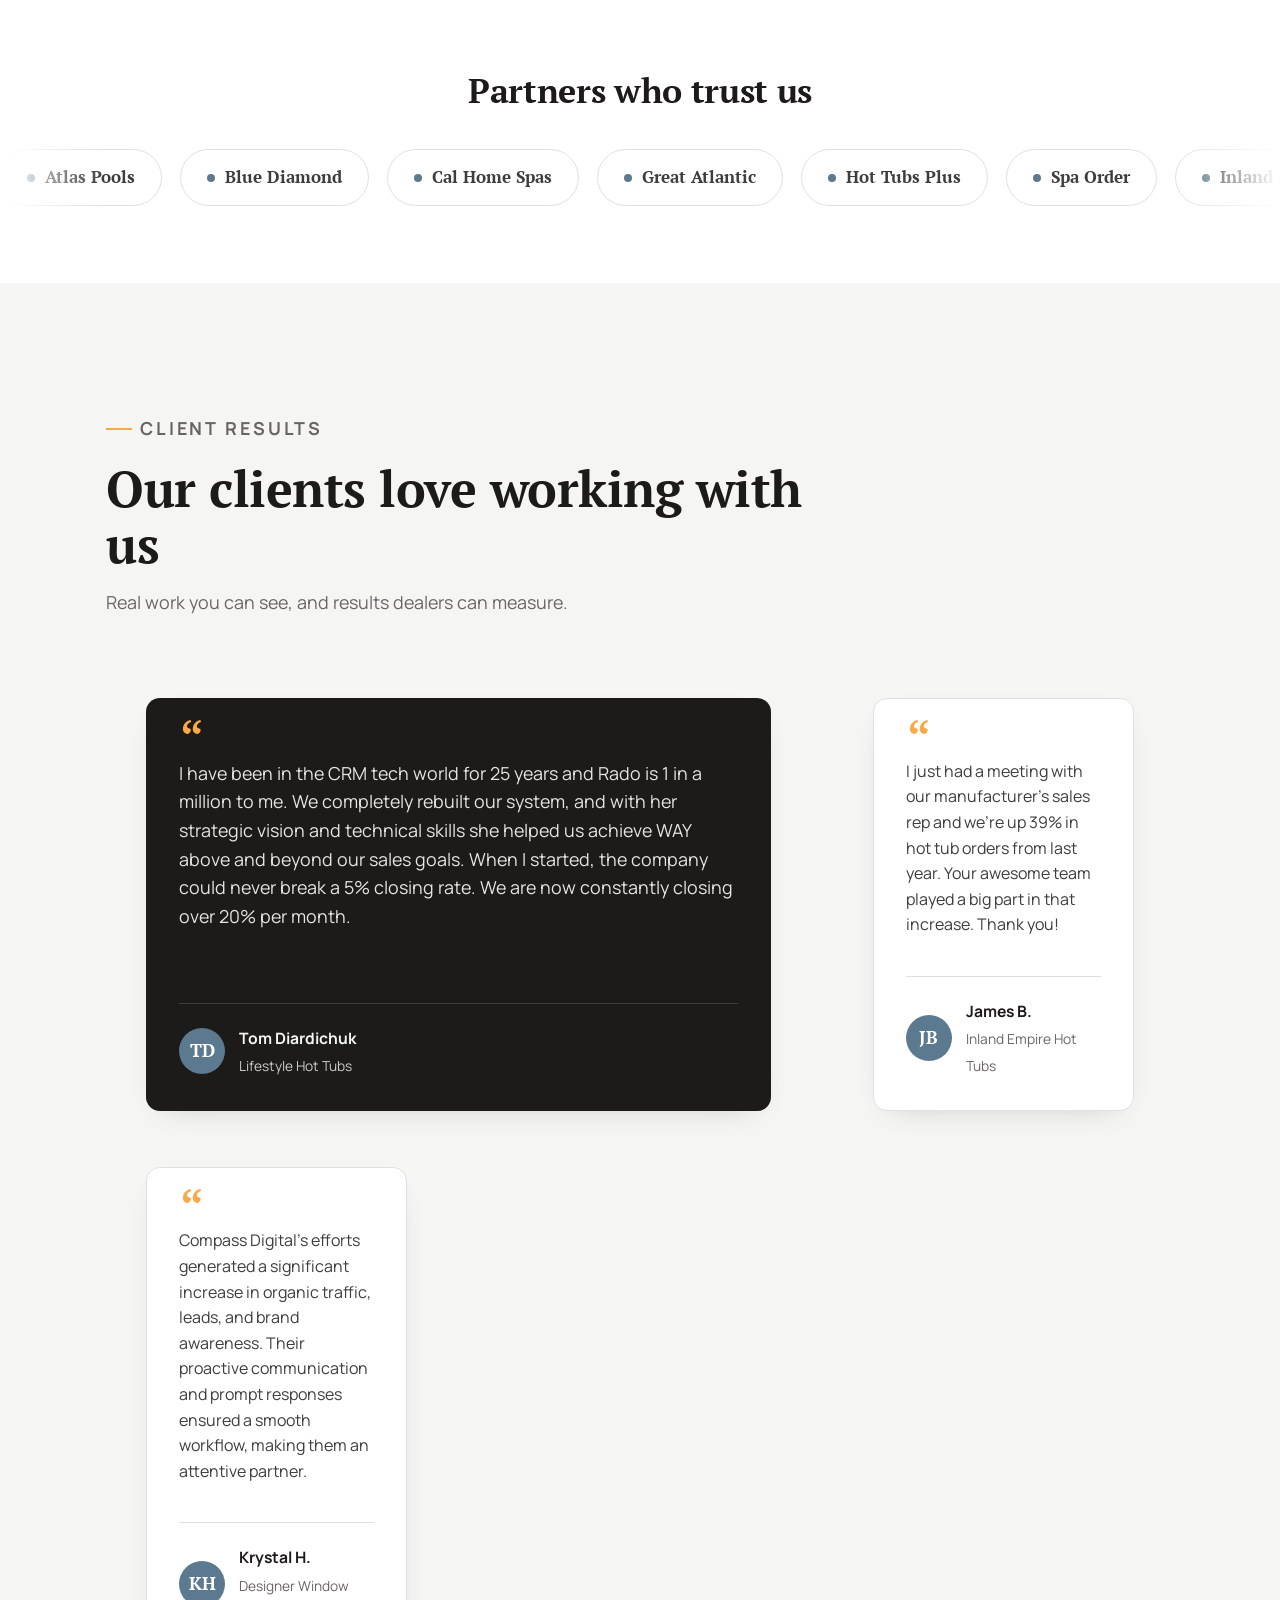
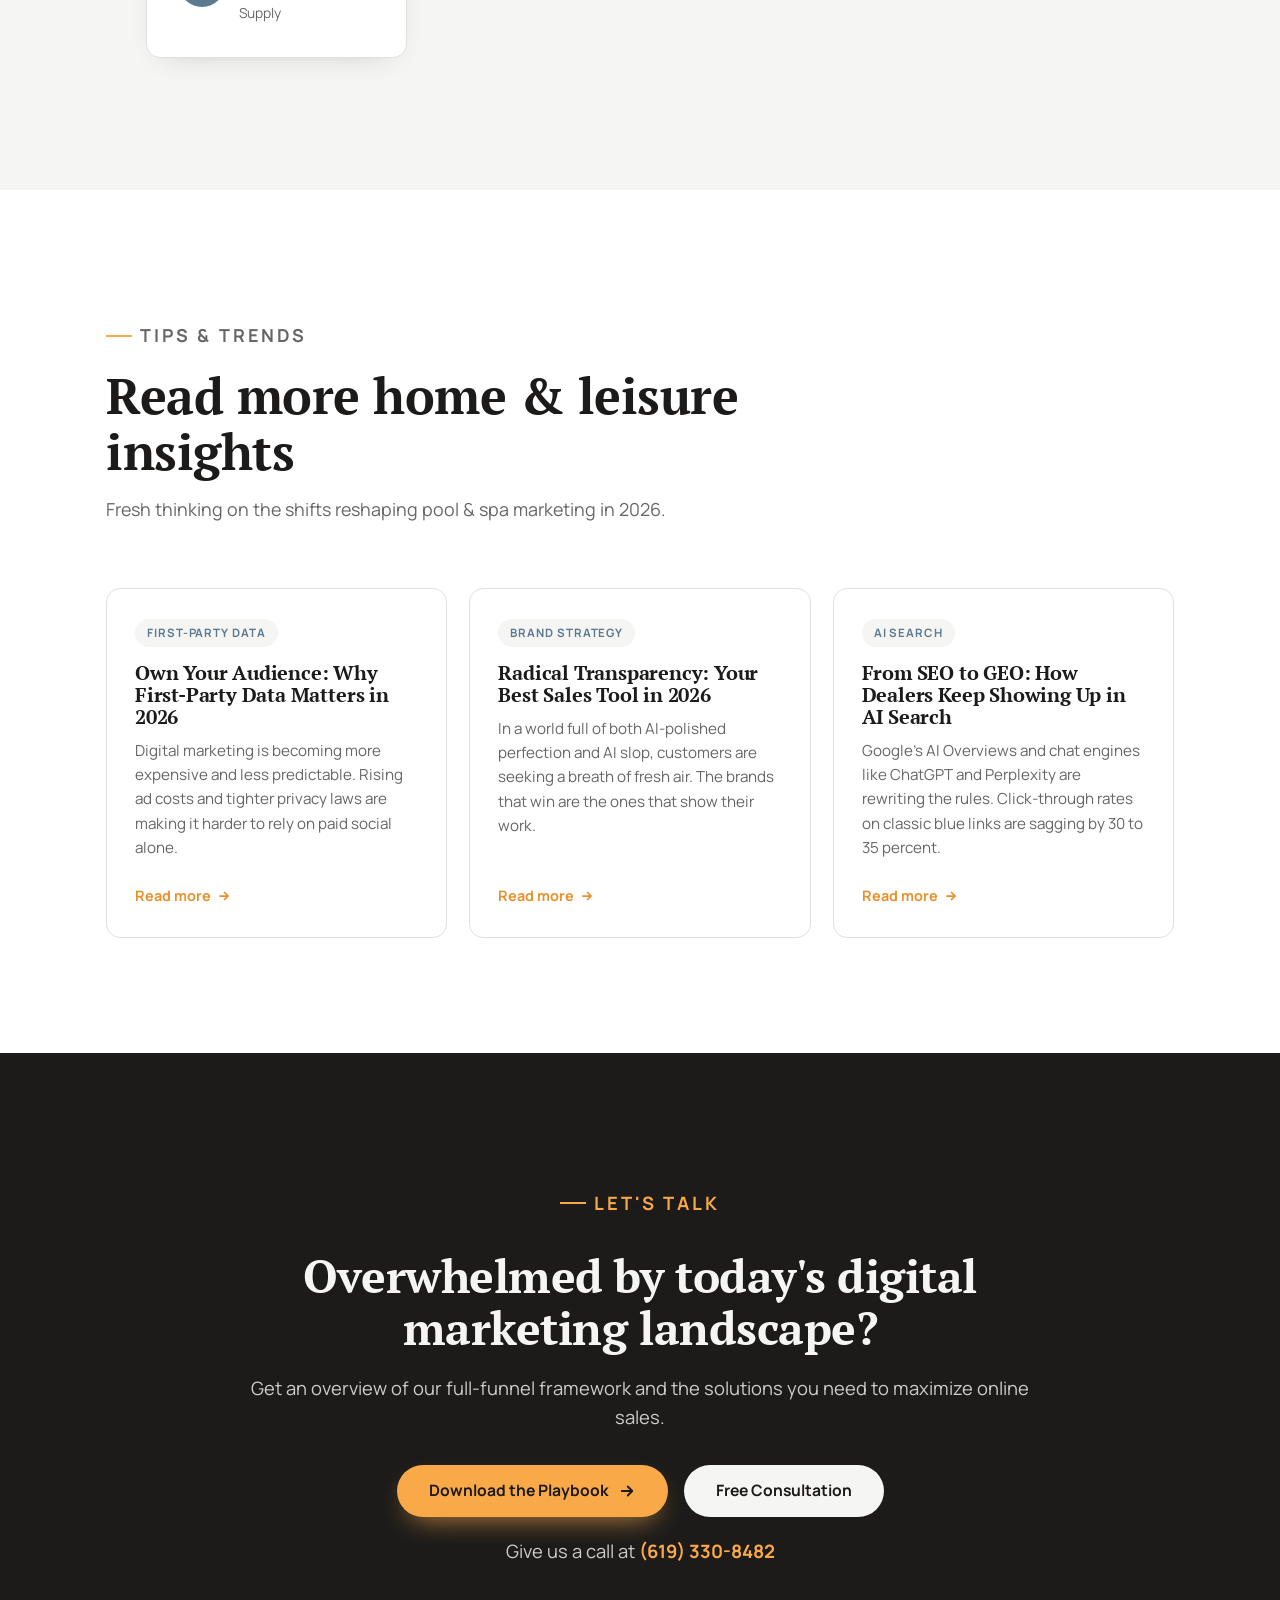
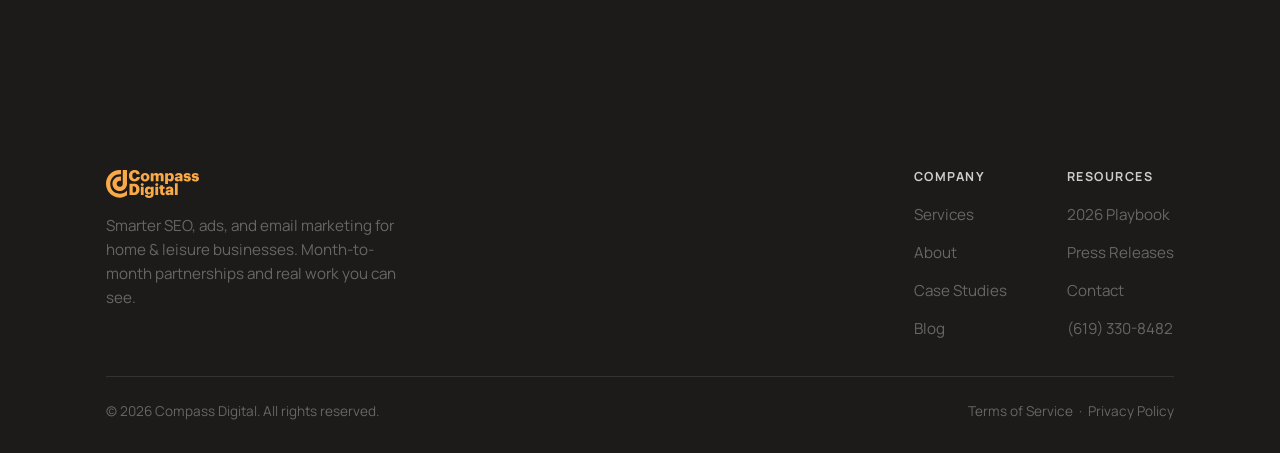
==== commit 00151875: "Optimize mobile landing page UX" ====
--- a/index.html
+++ b/index.html
@@ -37,7 +37,7 @@
           <li><a href="#insights">Insights</a></li>
         </ul>
         <div class="nav__cta">
-          <a href="#get" class="btn btn--primary">Get the Playbook</a>
+          <a href="#playbookSignup" class="btn btn--primary">Get the Playbook</a>
           <button class="nav__toggle" id="navToggle" aria-label="Toggle menu" aria-expanded="false">
             <span></span><span></span><span></span>
           </button>
@@ -75,10 +75,17 @@
                 <span>Expert guidance on AI, AEO/GEO, and consent-driven marketing</span>
               </li>
             </ul>
+            <div class="hero__actions">
+              <a href="#playbookSignup" class="btn btn--primary">
+                Get the Free Playbook
+                <svg width="18" height="18" viewBox="0 0 24 24" fill="none" stroke="currentColor" stroke-width="2.5" stroke-linecap="round" stroke-linejoin="round"><path d="M5 12h14M13 6l6 6-6 6"/></svg>
+              </a>
+              <span>Free download &middot; 30+ pages</span>
+            </div>
           </div>
 
           <!-- Form card -->
-          <div class="form-card reveal">
+          <div class="form-card reveal" id="playbookSignup">
             <div class="form-body">
               <div class="form-card__head">
                 <h2>Sign up to get your copy</h2>
@@ -88,30 +95,30 @@
                 <div class="field-row">
                   <div class="field">
                     <label for="firstName">First name <span class="req">*</span></label>
-                    <input type="text" id="firstName" name="firstName" placeholder="First" required />
+                    <input type="text" id="firstName" name="firstName" placeholder="First" autocomplete="given-name" required />
                   </div>
                   <div class="field">
                     <label for="lastName">Last name <span class="req">*</span></label>
-                    <input type="text" id="lastName" name="lastName" placeholder="Last" required />
+                    <input type="text" id="lastName" name="lastName" placeholder="Last" autocomplete="family-name" required />
                   </div>
                 </div>
                 <div class="field">
                   <label for="company">Company <span class="req">*</span></label>
-                  <input type="text" id="company" name="company" placeholder="Your company" required />
+                  <input type="text" id="company" name="company" placeholder="Your company" autocomplete="organization" required />
                 </div>
                 <div class="field-row">
                   <div class="field">
                     <label for="jobTitle">Job title <span class="req">*</span></label>
-                    <input type="text" id="jobTitle" name="jobTitle" placeholder="Job title" required />
+                    <input type="text" id="jobTitle" name="jobTitle" placeholder="Job title" autocomplete="organization-title" required />
                   </div>
                   <div class="field">
-                    <label for="phone">Phone <span class="req">*</span></label>
-                    <input type="tel" id="phone" name="phone" placeholder="(555) 555-5555" required />
+                    <label for="phone">Phone <span class="optional">(optional)</span></label>
+                    <input type="tel" id="phone" name="phone" placeholder="(555) 555-5555" autocomplete="tel" inputmode="tel" />
                   </div>
                 </div>
                 <div class="field">
                   <label for="email">Email <span class="req">*</span></label>
-                  <input type="email" id="email" name="email" placeholder="you@company.com" required />
+                  <input type="email" id="email" name="email" placeholder="you@company.com" autocomplete="email" inputmode="email" required />
                 </div>
                 <button type="submit" class="btn btn--primary btn--block">
                   Send Me the Playbook
@@ -226,7 +233,7 @@
             <p class="eyebrow" style="color: var(--orange);">In Person</p>
             <h2>Prefer to meet in person?</h2>
             <p>Compass Digital will be exhibiting at the International Pool, Spa &amp; Patio Expo in Las Vegas on October 22 to 24. Come pick up a copy of the playbook and talk strategy with our team.</p>
-            <a href="#get" class="btn btn--light" style="margin-top: 22px;">
+            <a href="#playbookSignup" class="btn btn--light" style="margin-top: 22px;">
               Download the Report
               <svg width="18" height="18" viewBox="0 0 24 24" fill="none" stroke="currentColor" stroke-width="2.5" stroke-linecap="round" stroke-linejoin="round"><path d="M5 12h14M13 6l6 6-6 6"/></svg>
             </a>
@@ -381,7 +388,7 @@
           <h2>Overwhelmed by today's digital marketing landscape?</h2>
           <p>Get an overview of our full-funnel framework and the solutions you need to maximize online sales.</p>
           <div class="final__actions">
-            <a href="#get" class="btn btn--primary">
+            <a href="#playbookSignup" class="btn btn--primary">
               Download the Playbook
               <svg width="18" height="18" viewBox="0 0 24 24" fill="none" stroke="currentColor" stroke-width="2.5" stroke-linecap="round" stroke-linejoin="round"><path d="M5 12h14M13 6l6 6-6 6"/></svg>
             </a>
@@ -433,6 +440,11 @@
     </div>
   </footer>
 
+  <a class="mobile-sticky-cta is-hidden" id="mobileStickyCta" href="#playbookSignup" aria-label="Get the free 2026 Pool and Spa Digital Marketing Playbook">
+    <span>Get the free playbook</span>
+    <small>30+ pages of 2026 insights</small>
+  </a>
+
   <script src="assets/js/main.js"></script>
 </body>
 </html>
--- a/assets/css/styles.css
+++ b/assets/css/styles.css
@@ -351,8 +351,13 @@
   height: 13px;
 }
 
+.hero__actions {
+  display: none;
+}
+
 /* ---------- Form card ---------- */
 .form-card {
+  scroll-margin-top: 96px;
   background: var(--white);
   border: 1px solid var(--line);
   border-radius: var(--radius);
@@ -389,6 +394,11 @@
 
 .field label .req {
   color: var(--orange-dark);
+}
+
+.field label .optional {
+  color: var(--muted);
+  font-weight: 600;
 }
 
 .field input {
@@ -413,6 +423,23 @@
   border-color: var(--orange);
   background: var(--white);
   box-shadow: 0 0 0 4px rgba(250, 169, 72, 0.18);
+}
+
+.field input.is-invalid {
+  border-color: #cf2e2e;
+  background: #fffafa;
+}
+
+.field-error {
+  display: none;
+  margin-top: 6px;
+  color: #a92828;
+  font-size: 0.78rem;
+  font-weight: 700;
+}
+
+.field-error.is-visible {
+  display: block;
 }
 
 .field-row {
@@ -981,6 +1008,11 @@
   color: var(--gray);
 }
 
+/* ---------- Mobile sticky CTA ---------- */
+.mobile-sticky-cta {
+  display: none;
+}
+
 /* ---------- Reveal on scroll ---------- */
 .reveal {
   opacity: 0;
@@ -1012,8 +1044,17 @@
   .hero__grid {
     grid-template-columns: 1fr;
   }
-  .form-card {
-    order: -1;
+  .hero__actions {
+    display: flex;
+    flex-direction: column;
+    align-items: flex-start;
+    gap: 10px;
+    margin-top: 28px;
+  }
+  .hero__actions span {
+    color: var(--muted);
+    font-size: 0.88rem;
+    font-weight: 700;
   }
   .stats {
     grid-template-columns: repeat(2, 1fr);
@@ -1032,6 +1073,18 @@
 }
 
 @media (max-width: 720px) {
+  body {
+    padding-bottom: 86px;
+  }
+  .site-header {
+    background: rgba(255, 255, 255, 0.94);
+  }
+  .nav {
+    height: 64px;
+  }
+  .nav__logo img {
+    height: 25px;
+  }
   .nav__links,
   .nav__cta .btn {
     display: none;
@@ -1042,7 +1095,7 @@
   .nav.is-open .nav__links {
     display: flex;
     position: absolute;
-    top: 74px;
+    top: 64px;
     left: 0;
     right: 0;
     flex-direction: column;
@@ -1057,6 +1110,63 @@
     padding: 10px 0;
     width: 100%;
   }
+  .hero__grid {
+    gap: 34px;
+    padding-block: 40px 52px;
+  }
+  .hero h1 {
+    font-size: clamp(2.1rem, 10vw, 2.75rem);
+  }
+  .hero__lead {
+    max-width: none;
+    font-size: 1.05rem;
+    margin-top: 18px;
+  }
+  .hero__features {
+    margin-top: 24px;
+  }
+  .hero__actions .btn {
+    width: 100%;
+    justify-content: center;
+  }
+  .form-card {
+    padding: 22px;
+    border-radius: 12px;
+  }
+  .form-card__head {
+    margin-bottom: 18px;
+  }
+  .form-card__head h2 {
+    font-size: 1.45rem;
+  }
+  .form-card__head p {
+    font-size: 0.95rem;
+  }
+  .field {
+    margin-bottom: 14px;
+  }
+  .field label {
+    font-size: 0.82rem;
+    margin-bottom: 6px;
+  }
+  .field input {
+    min-height: 52px;
+    padding: 12px 14px;
+    font-size: 1rem;
+  }
+  .btn {
+    min-height: 52px;
+    justify-content: center;
+    padding-inline: 22px;
+  }
+  .trustbar {
+    padding-block: 16px;
+  }
+  .trustbar__inner {
+    justify-content: flex-start;
+    gap: 12px 18px;
+    font-size: 0.74rem;
+  }
   .cards,
   .quotes,
   .posts {
@@ -1071,10 +1181,50 @@
   .footer__top {
     flex-direction: column;
   }
+  .mobile-sticky-cta {
+    position: fixed;
+    z-index: 80;
+    left: 14px;
+    right: 14px;
+    bottom: max(14px, env(safe-area-inset-bottom));
+    display: flex;
+    flex-direction: column;
+    align-items: center;
+    justify-content: center;
+    min-height: 64px;
+    padding: 10px 18px;
+    border-radius: 999px;
+    background: var(--orange);
+    color: var(--ink);
+    box-shadow: 0 16px 40px -18px rgba(28, 27, 26, 0.65);
+    font-weight: 800;
+    line-height: 1.15;
+    text-align: center;
+    transform: translateY(0);
+    opacity: 1;
+    transition: opacity 0.25s var(--ease), transform 0.25s var(--ease);
+  }
+  .mobile-sticky-cta small {
+    margin-top: 3px;
+    color: rgba(28, 27, 26, 0.76);
+    font-size: 0.73rem;
+    font-weight: 700;
+  }
+  .mobile-sticky-cta.is-hidden {
+    pointer-events: none;
+    transform: translateY(120%);
+    opacity: 0;
+  }
 }
 
 @media (max-width: 460px) {
   .stats {
     grid-template-columns: 1fr;
   }
-}
+  .container {
+    padding-inline: 18px;
+  }
+  .form-card {
+    padding: 20px;
+  }
+}
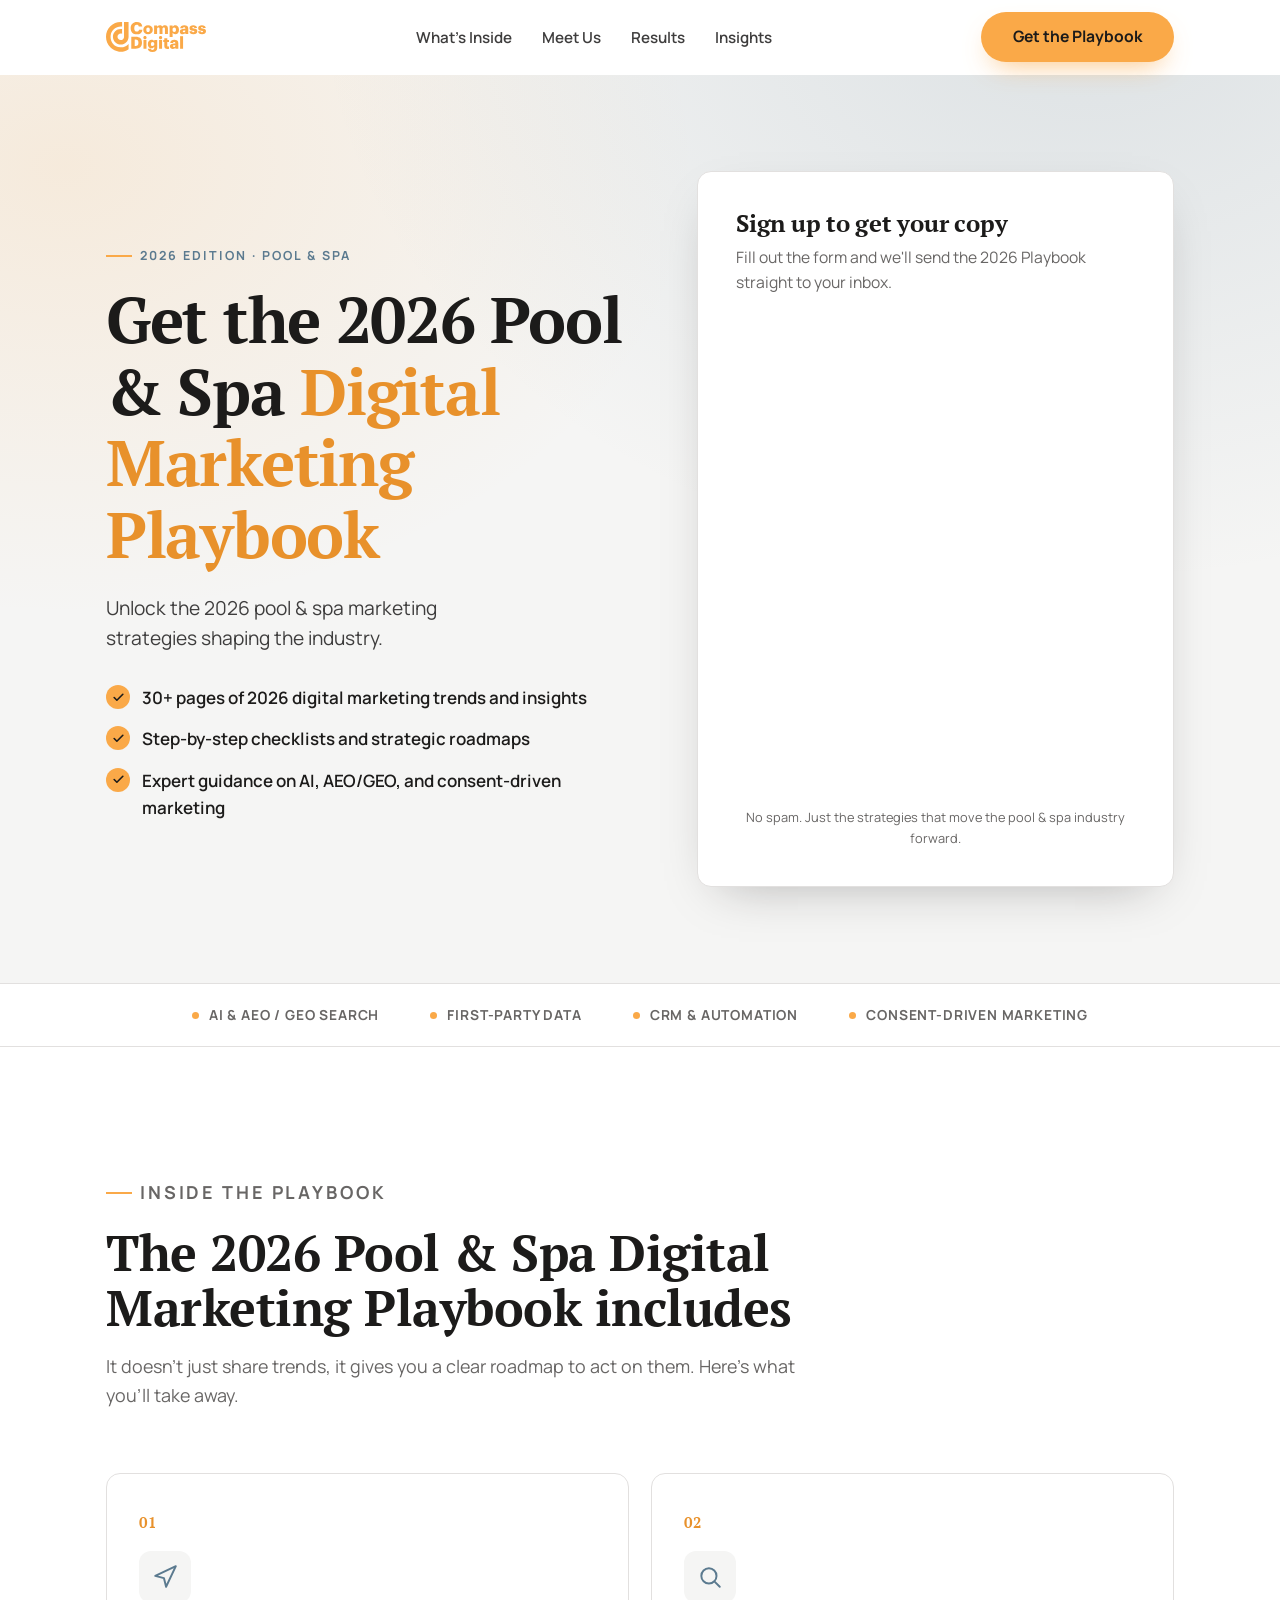
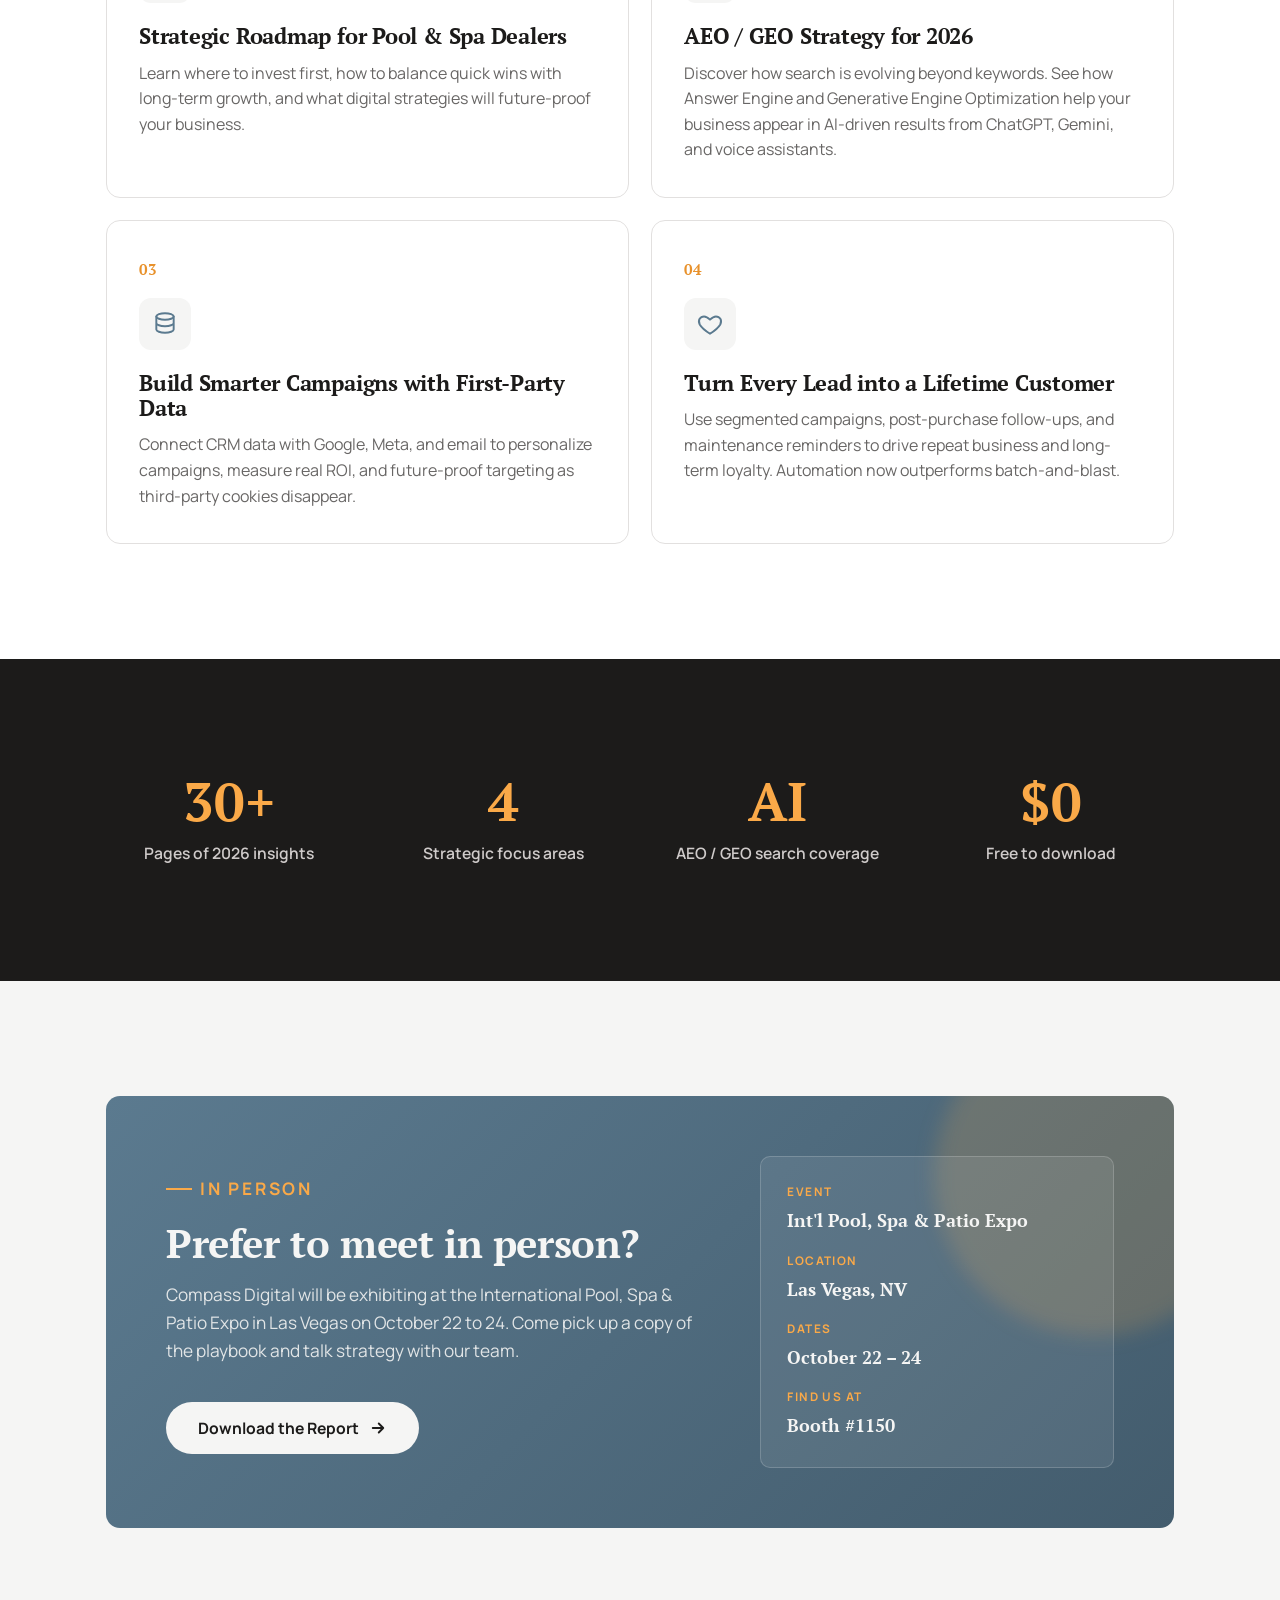
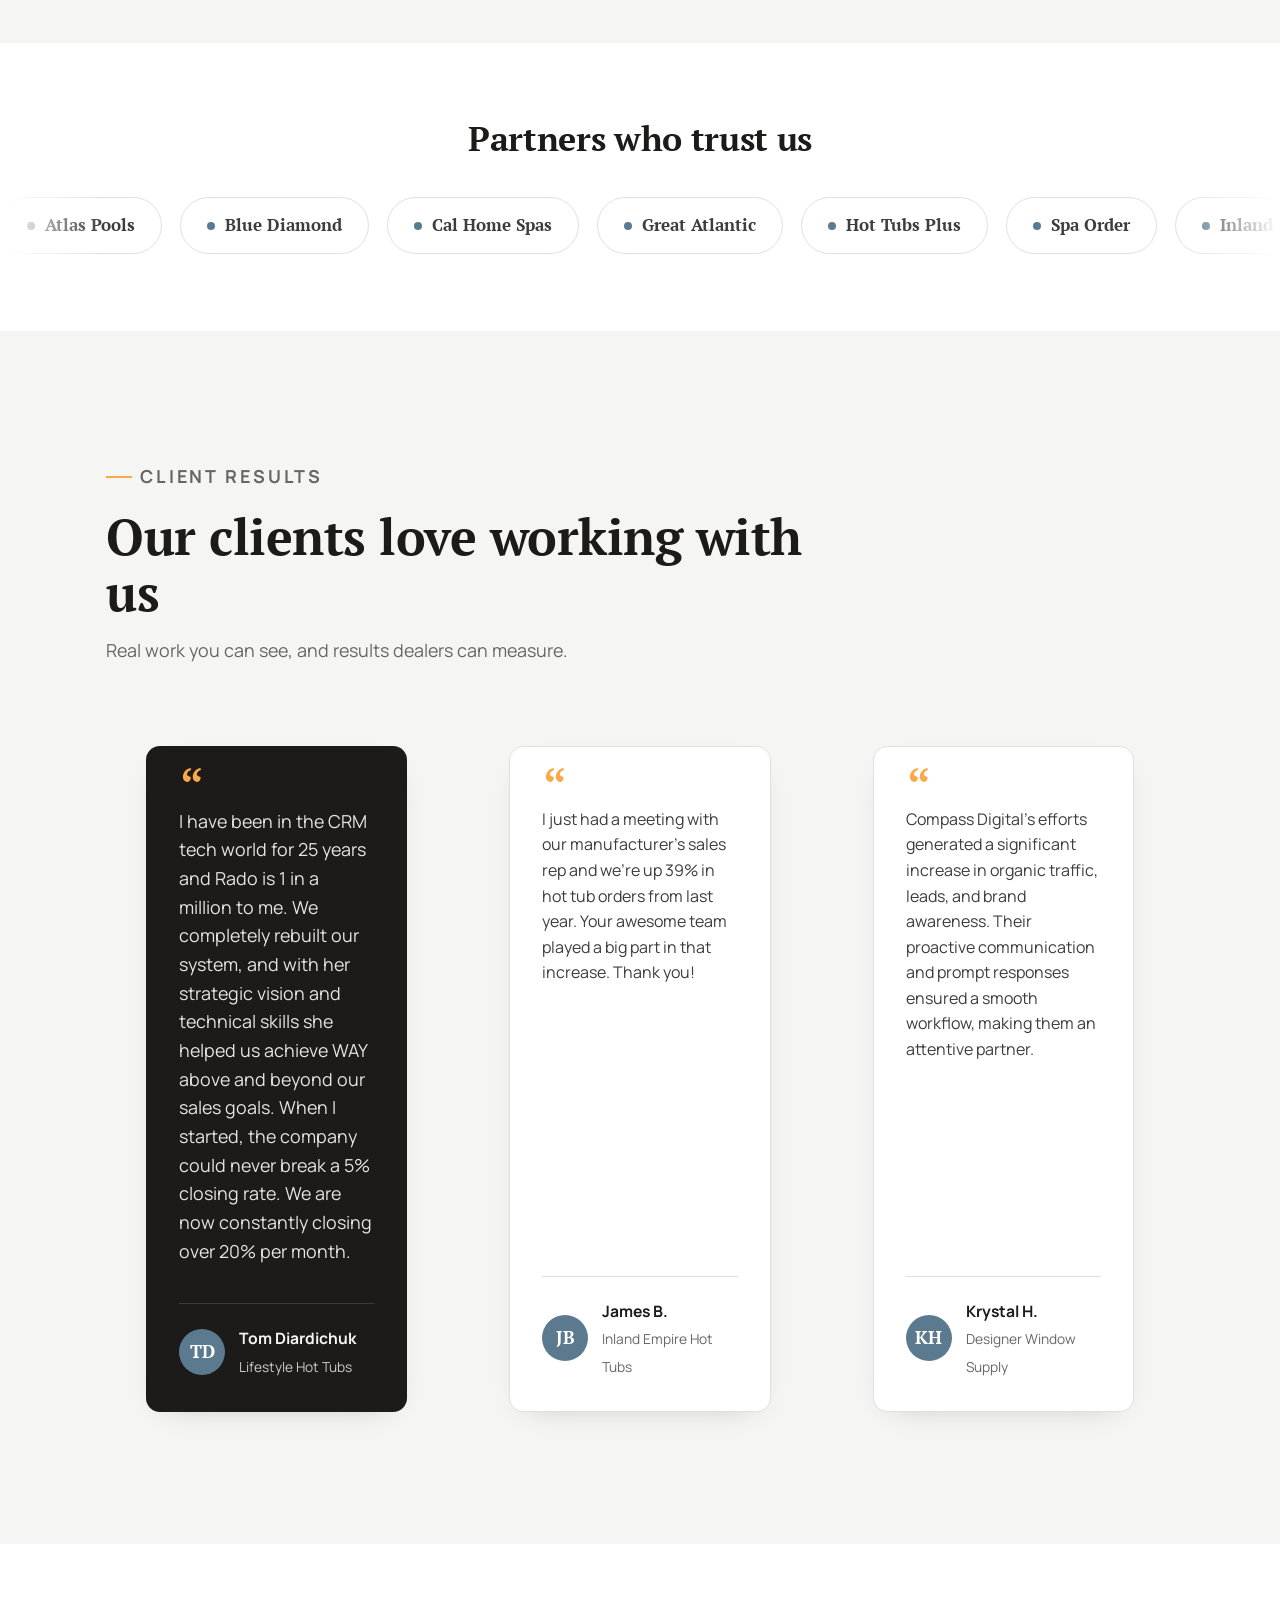
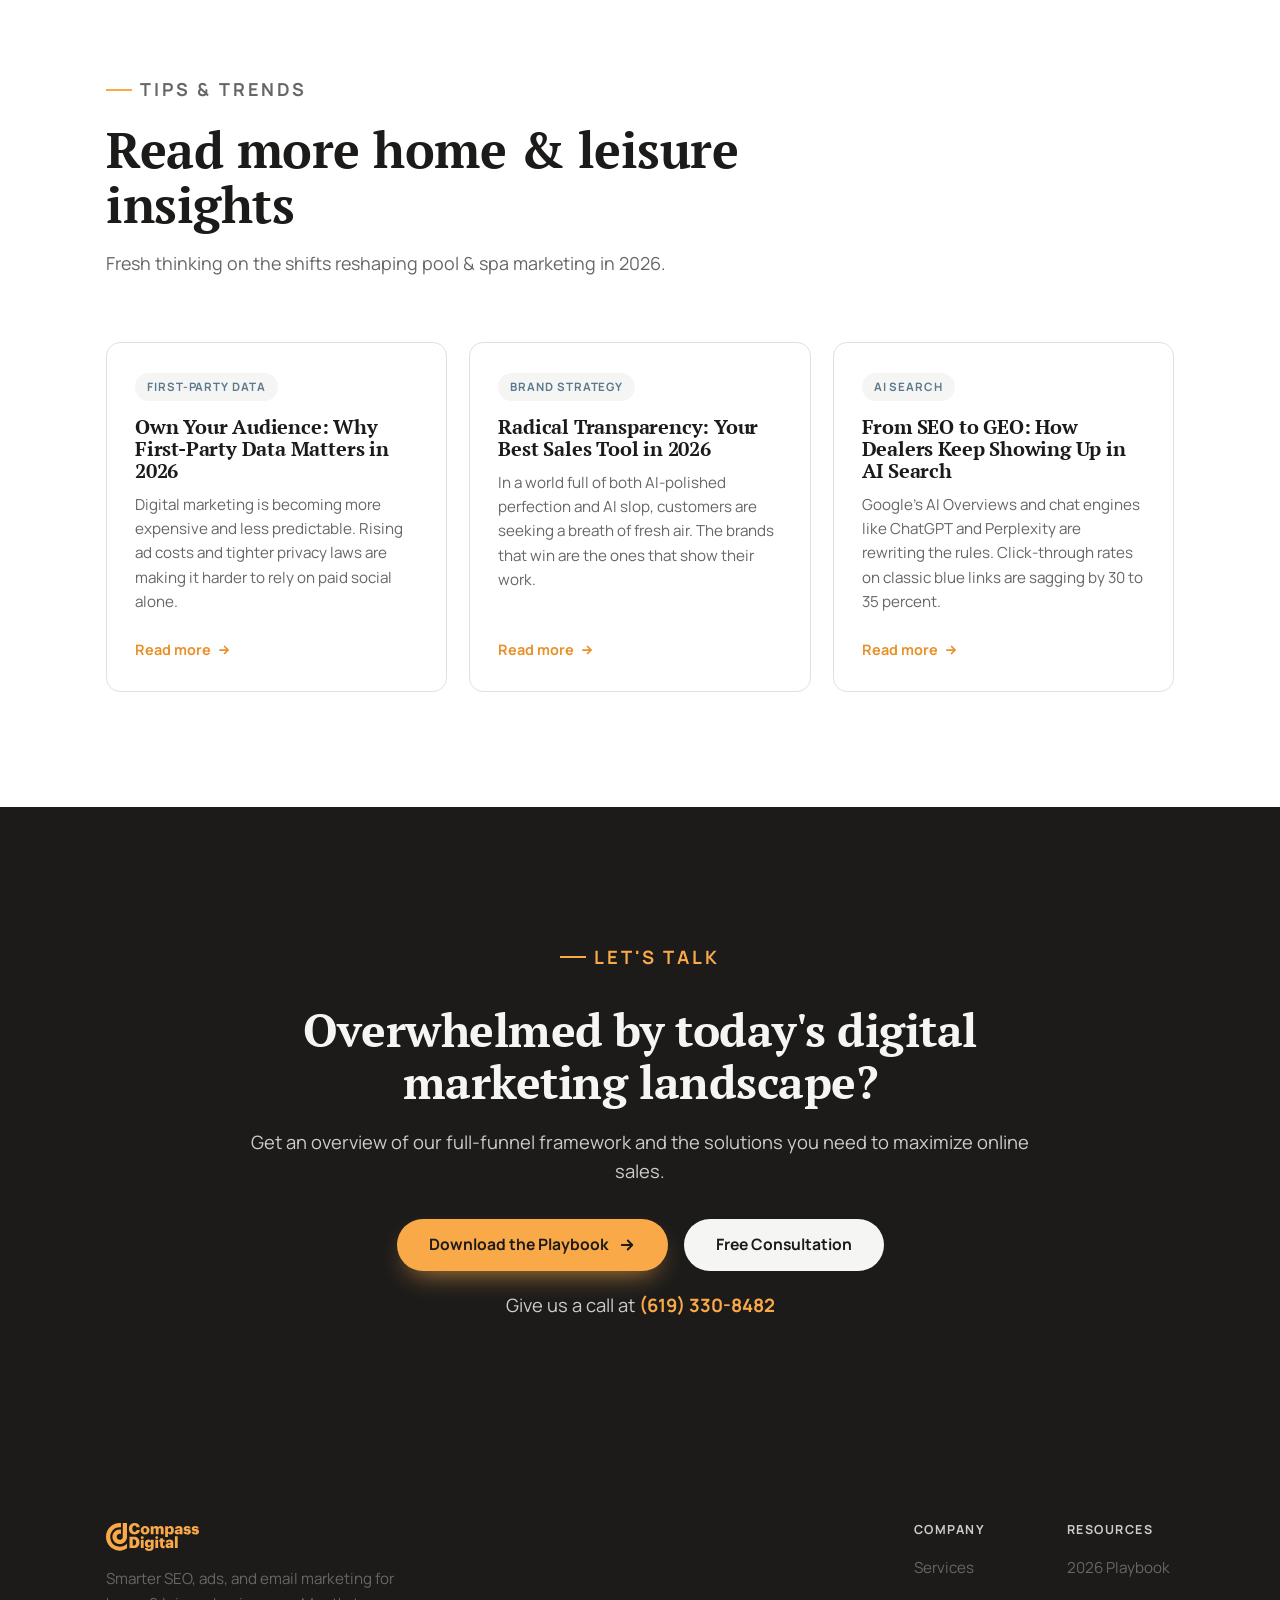
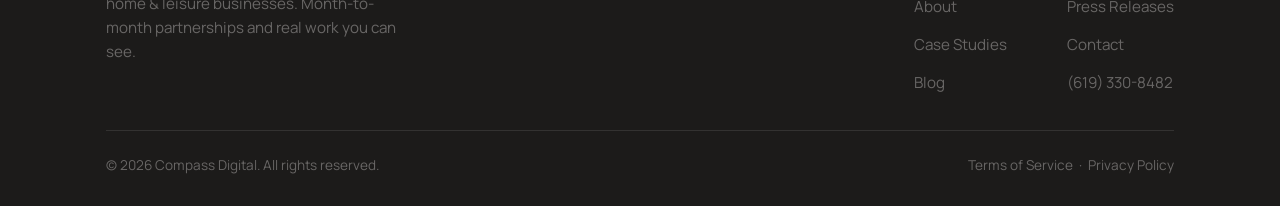
==== commit 42c0d757: "Embed live playbook Gravity Form" ====
--- a/index.html
+++ b/index.html
@@ -91,49 +91,16 @@
                 <h2>Sign up to get your copy</h2>
                 <p>Fill out the form and we'll send the 2026 Playbook straight to your inbox.</p>
               </div>
-              <form id="playbookForm" novalidate>
-                <div class="field-row">
-                  <div class="field">
-                    <label for="firstName">First name <span class="req">*</span></label>
-                    <input type="text" id="firstName" name="firstName" placeholder="First" autocomplete="given-name" required />
-                  </div>
-                  <div class="field">
-                    <label for="lastName">Last name <span class="req">*</span></label>
-                    <input type="text" id="lastName" name="lastName" placeholder="Last" autocomplete="family-name" required />
-                  </div>
-                </div>
-                <div class="field">
-                  <label for="company">Company <span class="req">*</span></label>
-                  <input type="text" id="company" name="company" placeholder="Your company" autocomplete="organization" required />
-                </div>
-                <div class="field-row">
-                  <div class="field">
-                    <label for="jobTitle">Job title <span class="req">*</span></label>
-                    <input type="text" id="jobTitle" name="jobTitle" placeholder="Job title" autocomplete="organization-title" required />
-                  </div>
-                  <div class="field">
-                    <label for="phone">Phone <span class="optional">(optional)</span></label>
-                    <input type="tel" id="phone" name="phone" placeholder="(555) 555-5555" autocomplete="tel" inputmode="tel" />
-                  </div>
-                </div>
-                <div class="field">
-                  <label for="email">Email <span class="req">*</span></label>
-                  <input type="email" id="email" name="email" placeholder="you@company.com" autocomplete="email" inputmode="email" required />
-                </div>
-                <button type="submit" class="btn btn--primary btn--block">
-                  Send Me the Playbook
-                  <svg width="18" height="18" viewBox="0 0 24 24" fill="none" stroke="currentColor" stroke-width="2.5" stroke-linecap="round" stroke-linejoin="round"><path d="M5 12h14M13 6l6 6-6 6"/></svg>
-                </button>
+              <div class="playbook-form-embed">
+                <iframe
+                  class="playbook-form-frame"
+                  src="https://getcompassdigital.com/playbook-form/?nowprocket=1"
+                  title="Access the 2026 Pool and Spa Digital Marketing Playbook"
+                  loading="lazy"
+                  referrerpolicy="strict-origin-when-cross-origin"
+                ></iframe>
                 <p class="form-note">No spam. Just the strategies that move the pool &amp; spa industry forward.</p>
-              </form>
-            </div>
-
-            <div class="form-success" role="status">
-              <div class="badge" aria-hidden="true">
-                <svg width="28" height="28" viewBox="0 0 24 24" fill="none" stroke="currentColor" stroke-width="3" stroke-linecap="round" stroke-linejoin="round"><path d="M20 6 9 17l-5-5"/></svg>
-              </div>
-              <h2>You're all set</h2>
-              <p>Thanks. The 2026 Pool &amp; Spa Digital Marketing Playbook is on its way to your inbox.</p>
+              </div>
             </div>
           </div>
         </div>
--- a/assets/css/styles.css
+++ b/assets/css/styles.css
@@ -379,105 +379,23 @@
   margin: 8px 0 0;
 }
 
-.field {
-  margin-bottom: 16px;
-}
-
-.field label {
+.playbook-form-embed {
+  margin-top: 2px;
+}
+
+.playbook-form-frame {
+  width: 100%;
+  height: 480px;
   display: block;
-  font-size: 0.82rem;
-  font-weight: 700;
-  letter-spacing: 0.02em;
-  margin-bottom: 7px;
-  color: var(--ink-soft);
-}
-
-.field label .req {
-  color: var(--orange-dark);
-}
-
-.field label .optional {
-  color: var(--muted);
-  font-weight: 600;
-}
-
-.field input {
-  width: 100%;
-  font-family: var(--sans);
-  font-size: 1rem;
-  padding: 13px 15px;
-  border: 1px solid var(--gray);
-  border-radius: var(--radius-sm);
-  background: var(--cream);
-  color: var(--ink);
-  transition: border-color 0.2s var(--ease), box-shadow 0.2s var(--ease),
-    background 0.2s var(--ease);
-}
-
-.field input::placeholder {
-  color: #a7a3a1;
-}
-
-.field input:focus {
-  outline: none;
-  border-color: var(--orange);
-  background: var(--white);
-  box-shadow: 0 0 0 4px rgba(250, 169, 72, 0.18);
-}
-
-.field input.is-invalid {
-  border-color: #cf2e2e;
-  background: #fffafa;
-}
-
-.field-error {
-  display: none;
-  margin-top: 6px;
-  color: #a92828;
-  font-size: 0.78rem;
-  font-weight: 700;
-}
-
-.field-error.is-visible {
-  display: block;
-}
-
-.field-row {
-  display: grid;
-  grid-template-columns: 1fr 1fr;
-  gap: 16px;
+  border: 0;
+  background: transparent;
 }
 
 .form-note {
   font-size: 0.8rem;
   color: var(--muted);
-  margin: 14px 0 0;
+  margin: 10px 0 0;
   text-align: center;
-}
-
-.form-success {
-  display: none;
-  text-align: center;
-  padding: 20px 0;
-}
-
-.form-success .badge {
-  width: 62px;
-  height: 62px;
-  border-radius: 50%;
-  background: var(--orange);
-  color: var(--ink);
-  display: grid;
-  place-items: center;
-  margin: 0 auto 18px;
-}
-
-.is-submitted .form-body {
-  display: none;
-}
-
-.is-submitted .form-success {
-  display: block;
 }
 
 /* ---------- Trust bar ---------- */
@@ -745,7 +663,7 @@
 /* ---------- Testimonials ---------- */
 .quotes {
   display: grid;
-  grid-template-columns: repeat(3, 1fr);
+  grid-template-columns: repeat(3, minmax(0, 1fr));
   gap: 22px;
 }
 
@@ -774,7 +692,6 @@
 }
 
 .quote--feature {
-  grid-column: span 2;
   background: var(--ink);
   color: var(--cream);
   border-color: transparent;
@@ -1063,12 +980,17 @@
   .expo {
     grid-template-columns: 1fr;
   }
-  .quotes,
   .posts {
     grid-template-columns: repeat(2, 1fr);
   }
-  .quote--feature {
-    grid-column: span 2;
+  .quotes {
+    grid-template-columns: 1fr;
+  }
+}
+
+@media (min-width: 800px) and (max-width: 960px) {
+  .playbook-form-frame {
+    height: 280px;
   }
 }
 
@@ -1142,17 +1064,8 @@
   .form-card__head p {
     font-size: 0.95rem;
   }
-  .field {
-    margin-bottom: 14px;
-  }
-  .field label {
-    font-size: 0.82rem;
-    margin-bottom: 6px;
-  }
-  .field input {
-    min-height: 52px;
-    padding: 12px 14px;
-    font-size: 1rem;
+  .playbook-form-frame {
+    height: 500px;
   }
   .btn {
     min-height: 52px;
@@ -1170,12 +1083,6 @@
   .cards,
   .quotes,
   .posts {
-    grid-template-columns: 1fr;
-  }
-  .quote--feature {
-    grid-column: span 1;
-  }
-  .field-row {
     grid-template-columns: 1fr;
   }
   .footer__top {
